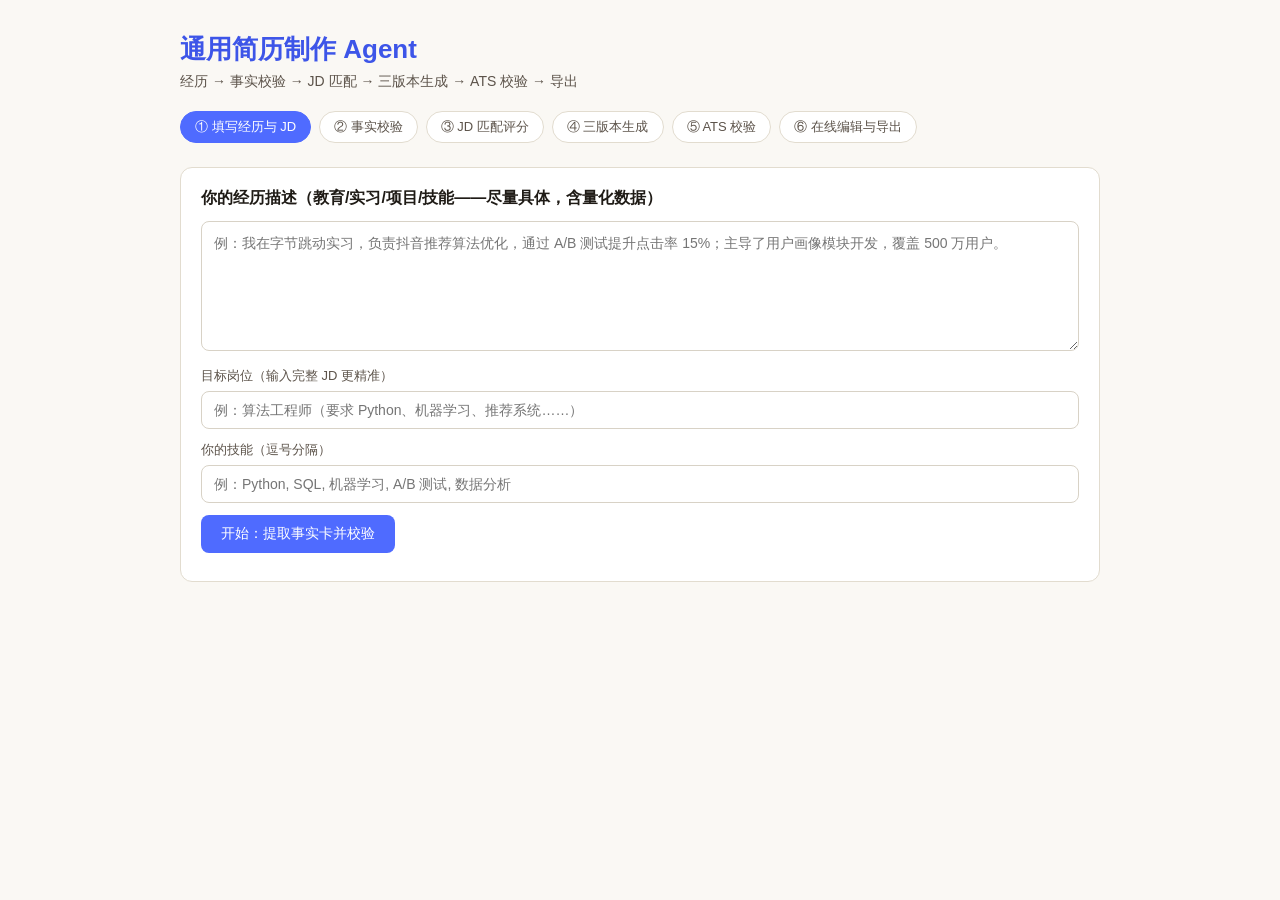
==== product/web/index.html @ 2b13c92b "feat: PDF 渲染固定资产——3 风格 CSS 模板（经典/现代/极简）+ 自定义 CSS + 模板预览 UI + 设计方案文档（109 测试全绿）" ====
<!DOCTYPE html>
<html lang="zh-CN">
<head>
<meta charset="UTF-8">
<meta name="viewport" content="width=device-width, initial-scale=1.0">
<title>通用简历制作 Agent</title>
<style>
  * { box-sizing: border-box; margin: 0; padding: 0; }
  body { font-family: 'PingFang SC', 'Microsoft YaHei', sans-serif; background: #FAF8F4; color: #1F1B16; }
  .container { max-width: 960px; margin: 0 auto; padding: 32px 20px 80px; }
  h1 { font-size: 26px; margin-bottom: 6px; color: #3D55E8; }
  .sub { color: #5C534A; margin-bottom: 20px; font-size: 14px; }
  .steps { display: flex; gap: 8px; flex-wrap: wrap; margin-bottom: 24px; font-size: 13px; color: #5C534A; }
  .steps .s { background: #fff; border: 1px solid #e2dccf; padding: 6px 14px; border-radius: 16px; }
  .steps .s.active { background: #4F6BFF; color: #fff; border-color: #4F6BFF; }
  .steps .s.done { background: #E8EDFF; color: #3D55E8; border-color: #3D55E8; }
  .card { background: #fff; border: 1px solid #e2dccf; border-radius: 12px; padding: 20px; margin-bottom: 16px; }
  .card h2 { font-size: 16px; margin-bottom: 12px; color: #1F1B16; }
  textarea, input[type=text] { width: 100%; border: 1px solid #d8d2c6; border-radius: 8px; padding: 10px 12px; font-size: 14px; }
  textarea { min-height: 130px; resize: vertical; font-family: inherit; line-height: 1.7; }
  label { display: block; font-size: 13px; color: #5C534A; margin: 12px 0 6px; }
  button { background: #4F6BFF; color: #fff; border: none; border-radius: 8px; padding: 10px 20px; font-size: 14px; cursor: pointer; margin-top: 12px; }
  button:hover { background: #3D55E8; }
  button:disabled { opacity: .5; cursor: not-allowed; }
  button.secondary { background: #fff; color: #4F6BFF; border: 1px solid #4F6BFF; margin-left: 8px; }
  .error { color: #c0392b; font-size: 13px; margin-top: 8px; }
  .fact { background: #F5F2EC; border-radius: 8px; padding: 10px; margin-bottom: 8px; font-size: 14px; border-left: 4px solid #d8d2c6; }
  .fact.verified { border-left-color: #27ae60; }
  .fact.unverified { border-left-color: #f39c12; }
  .fact.exaggerated { border-left-color: #c0392b; }
  .badge { display: inline-block; font-size: 11px; padding: 2px 8px; border-radius: 10px; margin-left: 8px; }
  .badge.verified { background: #e3f6ec; color: #27ae60; }
  .badge.unverified { background: #fef4e2; color: #b9770e; }
  .badge.exaggerated { background: #fdeaea; color: #c0392b; }
  .score-grid { display: grid; grid-template-columns: repeat(auto-fit, minmax(150px, 1fr)); gap: 10px; margin: 10px 0; }
  .score-item { background: #F5F2EC; border-radius: 8px; padding: 10px; text-align: center; }
  .score-item .num { font-size: 20px; font-weight: 700; color: #3D55E8; }
  .score-item .lbl { font-size: 12px; color: #5C534A; margin-top: 2px; }
  .verdict { font-size: 15px; font-weight: 600; margin: 8px 0; }
  .gap-chip { display: inline-block; background: #fef4e2; color: #b9770e; border-radius: 12px; padding: 3px 10px; font-size: 12px; margin: 3px; }
  .match-chip { display: inline-block; background: #e3f6ec; color: #27ae60; border-radius: 12px; padding: 3px 10px; font-size: 12px; margin: 3px; }
  .versions { display: grid; grid-template-columns: repeat(auto-fit, minmax(250px, 1fr)); gap: 12px; }
  .ver-card { background: #F5F2EC; border-radius: 10px; padding: 12px; border: 1px solid #e2dccf; cursor: pointer; }
  .ver-card:hover { border-color: #4F6BFF; }
  .ver-card.selected { border-color: #4F6BFF; background: #E8EDFF; }
  .ver-card h3 { font-size: 14px; margin-bottom: 8px; }
  .ver-card p { font-size: 13px; line-height: 1.7; white-space: pre-wrap; max-height: 160px; overflow-y: auto; }
  #result { white-space: pre-wrap; background: #F5F2EC; border-radius: 8px; padding: 16px; font-size: 14px; line-height: 1.7; margin-top: 12px; }
  #result[contenteditable="true"] { border: 1px dashed #4F6BFF; background: #fff; }
  .ats-score { font-size: 28px; font-weight: 700; }
  .ats-pass { color: #27ae60; } .ats-mid { color: #f39c12; } .ats-fail { color: #c0392b; }
  .hidden { display: none; }
  .questions { font-size: 13px; color: #b9770e; background: #fef4e2; border-radius: 8px; padding: 10px; margin-top: 8px; }
  .tpl-list { display: grid; grid-template-columns: repeat(auto-fit, minmax(170px, 1fr)); gap: 10px; margin-top: 8px; }
  .tpl-card { border: 1px solid #e2dccf; border-radius: 10px; padding: 10px; cursor: pointer; background: #fff; }
  .tpl-card:hover { border-color: #4F6BFF; }
  .tpl-card.selected { border-color: #4F6BFF; background: #E8EDFF; }
  .tpl-preview { height: 52px; border-radius: 6px; margin-bottom: 8px; border: 1px solid #e2dccf; background: #fff; position: relative; overflow: hidden; }
  .tpl-preview .bar { height: 5px; width: 55%; margin: 8px auto; border-radius: 3px; }
  .tpl-preview .line { height: 3px; width: 80%; margin: 4px auto; border-radius: 2px; background: #d8d2c6; }
  .tpl-card h3 { font-size: 13px; margin-bottom: 2px; }
  .tpl-card .desc { font-size: 11px; color: #5C534A; }
</style>
</head>
<body>
<div class="container">
  <h1>通用简历制作 Agent</h1>
  <p class="sub">经历 → 事实校验 → JD 匹配 → 三版本生成 → ATS 校验 → 导出</p>

  <div class="steps" id="steps">
    <span class="s active" data-step="1">① 填写经历与 JD</span>
    <span class="s" data-step="2">② 事实校验</span>
    <span class="s" data-step="3">③ JD 匹配评分</span>
    <span class="s" data-step="4">④ 三版本生成</span>
    <span class="s" data-step="5">⑤ ATS 校验</span>
    <span class="s" data-step="6">⑥ 在线编辑与导出</span>
  </div>

  <!-- ① 经历 + JD -->
  <div class="card" id="card1">
    <h2>你的经历描述（教育/实习/项目/技能——尽量具体，含量化数据）</h2>
    <textarea id="experience" placeholder="例：我在字节跳动实习，负责抖音推荐算法优化，通过 A/B 测试提升点击率 15%；主导了用户画像模块开发，覆盖 500 万用户。"></textarea>
    <label>目标岗位（输入完整 JD 更精准）</label>
    <input type="text" id="target_role" placeholder="例：算法工程师（要求 Python、机器学习、推荐系统……）">
    <label>你的技能（逗号分隔）</label>
    <input type="text" id="skills" placeholder="例：Python, SQL, 机器学习, A/B 测试, 数据分析">
    <br>
    <button onclick="doEnrich()">开始：提取事实卡并校验</button>
    <div class="error" id="err1"></div>
  </div>

  <!-- ② 事实校验 -->
  <div class="card hidden" id="card2">
    <h2>事实校验（未确认信息不升级、不编造）</h2>
    <div id="facts"></div>
    <div class="questions hidden" id="confirmQ"></div>
    <button class="secondary" onclick="doMatch()">下一步：JD 匹配评分</button>
  </div>

  <!-- ③ JD 匹配 -->
  <div class="card hidden" id="card3">
    <h2>JD 匹配度评分（五维度）</h2>
    <div id="matchResult"></div>
    <button class="secondary" onclick="doVersions()">下一步：生成三版本</button>
  </div>

  <!-- ④ 三版本 -->
  <div class="card hidden" id="card4">
    <h2>多版本生成（稳妥版 / 专业版 / 高竞争力版）</h2>
    <div class="versions" id="verContainer"></div>
    <div id="result" contenteditable="true" title="点击可直接编辑">（选择上方版本后在此显示完整简历，可直接编辑）</div>
    <button class="secondary" onclick="doATS()">下一步：ATS 校验</button>
  </div>

  <!-- ⑤ ATS -->
  <div class="card hidden" id="card5">
    <h2>ATS 兼容性校验</h2>
    <div id="atsResult"></div>
    <button class="secondary" onclick="showStep(6)">下一步：导出下载</button>
  </div>

  <!-- ⑥ 导出 -->
  <div class="card hidden" id="card6">
    <h2>导出下载</h2>
    <p style="font-size:13px;color:#5C534A">选择 PDF 渲染模板（可自定义 CSS 换肤）：</p>
    <div class="tpl-list" id="tplList"></div>
    <p style="font-size:13px;color:#5C534A;margin-top:12px">编辑完成后选择格式导出：</p>
    <button onclick="downloadHTML()">导出 HTML</button>
    <button onclick="downloadWord()">导出 Word</button>
    <button onclick="downloadPDF()">导出 PDF</button>
    <div class="error" id="err6"></div>
  </div>
</div>

<script>
let currentFacts = [];
let matchResult = null;
let chosenVersion = 'professional';
let chosenTemplate = 'classic';
let templatesLoaded = false;

function showStep(n) {
  document.querySelectorAll('#steps .s').forEach(el => {
    const s = +el.dataset.step;
    el.className = 's ' + (s === n ? 'active' : (s < n ? 'done' : ''));
  });
  for (let i = 1; i <= 6; i++) {
    document.getElementById('card' + i).classList.toggle('hidden', i !== n);
  }
  if (n === 6 && !templatesLoaded) loadTemplates();
  if (n >= 6) window.scrollTo({top: document.body.scrollHeight, behavior: 'smooth'});
}

async function loadTemplates() {
  try {
    const r = await fetch('/api/templates');
    const d = await r.json();
    if (!d.ok || !d.templates) return;
    templatesLoaded = true;
    document.getElementById('tplList').innerHTML = d.templates.map(t => `
      <div class="tpl-card ${t.id===chosenTemplate?'selected':''}" data-tpl="${t.id}" onclick="pickTemplate('${t.id}')">
        <div class="tpl-preview"><div class="bar" style="background:${t.accent}"></div><div class="line"></div><div class="line" style="width:60%"></div></div>
        <h3>${escapeHtml(t.name)}</h3>
        <div class="desc">${escapeHtml(t.description)}</div>
      </div>`).join('');
  } catch(e) {}
}

function pickTemplate(id) {
  chosenTemplate = id;
  document.querySelectorAll('.tpl-card').forEach(el => el.classList.toggle('selected', el.dataset.tpl === id));
}

function setErr(id, msg) { document.getElementById(id).textContent = msg || ''; }

async function doEnrich() {
  setErr('err1', '');
  const raw = document.getElementById('experience').value;
  if (!raw.trim()) { setErr('err1', '请填写经历描述'); return; }
  const btn = event && event.target; if (btn) btn.disabled = true;
  try {
    const r = await fetch('/api/enrich', {method:'POST', headers:{'Content-Type':'application/json'}, body: JSON.stringify({raw_text: raw})});
    const d = await r.json();
    if (!d.ok) { setErr('err1', d.error || '失败'); return; }
    currentFacts = d.facts;
    const names = {verified:'已核实', unverified:'待确认', exaggerated:'疑似夸大'};
    document.getElementById('facts').innerHTML = d.facts.map((f, i) => {
      const v = f.verdict || 'unverified';
      return `<div class="fact ${v}"><b>事实卡 ${i+1}</b>：${escapeHtml(f.claim)}<span class="badge ${v}">${names[v]||v}</span><br><span style="color:#5C534A;font-size:12px">证据：${escapeHtml(f.evidence||'（需补充证据）')}</span></div>`;
    }).join('');
    if (d.confirm_questions && d.confirm_questions.length) {
      document.getElementById('confirmQ').classList.remove('hidden');
      document.getElementById('confirmQ').innerHTML = '<b>需要你确认：</b><br>' + d.confirm_questions.map(q => '· ' + escapeHtml(q.question)).join('<br>');
    }
    showStep(2);
  } catch(e) { setErr('err1', '请求失败：' + e.message); }
  finally { if (btn) btn.disabled = false; }
}

async function doMatch() {
  setErr('err1', '');
  const jdText = document.getElementById('target_role').value;
  const skills = document.getElementById('skills').value.split(/[,，]/).map(s => s.trim()).filter(Boolean);
  try {
    const r = await fetch('/api/match', {method:'POST', headers:{'Content-Type':'application/json'}, body: JSON.stringify({
      jd_title: jdText.split(/[（(\n]/)[0].slice(0, 40), jd_text: jdText,
      skills: skills, experience: currentFacts.map(f => ({summary: f.claim})), languages: [], career_goals: []
    })});
    const d = await r.json();
    matchResult = d.result;
    const el = document.getElementById('matchResult');
    if (d.result.scored === false) {
      el.innerHTML = `<div class="verdict" style="color:#c0392b">⚠️ 前置门未通过：${escapeHtml(d.result.reason||'')}</div>`;
    } else {
      const s = d.result.scores;
      const names = {technical:'技术技能', experience:'经验匹配', behavioral:'行为文化', alignment:'职业对齐'};
      const loc = s.location && s.location.verdict ? s.location.verdict : '';
      el.innerHTML = `
        <div class="verdict">总分 ${d.result.total} —— ${escapeHtml(d.result.verdict)}（地点：${escapeHtml(loc)||'—'}）</div>
        <div class="score-grid">
          ${Object.entries(names).map(([k, lbl]) => `<div class="score-item"><div class="num">${s[k]??'—'}</div><div class="lbl">${lbl}</div></div>`).join('')}
        </div>
        <div style="margin-top:10px;font-size:13px">
          <b>匹配项：</b>${(d.result.scores.gaps||[]).length === 0 ? '<span class="match-chip">核心技能全覆盖</span>' : '技能匹配见缺失项'} <br>
          <b>缺失项：</b>${(d.result.gaps||[]).map(g => `<span class="gap-chip">${escapeHtml(g)}</span>`).join('') || '<span class="match-chip">无明显缺失</span>'}
        </div>`;
    }
    showStep(3);
  } catch(e) { setErr('err1', '匹配请求失败：' + e.message); }
}

async function doVersions() {
  const role = document.getElementById('target_role').value.split(/[（(\n]/)[0].trim();
  const content = currentFacts.map(f => f.claim).join('；');
  try {
    const r = await fetch('/api/versions', {method:'POST', headers:{'Content-Type':'application/json'}, body: JSON.stringify({content: content, target: role})});
    const d = await r.json();
    const v = d.versions;
    const cards = [
      {key:'safe', name:'稳妥版', desc:'保守如实，绝不夸大'},
      {key:'professional', name:'专业版', desc:'行业术语，规范表达'},
      {key:'competitive', name:'高竞争力版', desc:'量化成果，冲击力表达'},
    ];
    document.getElementById('verContainer').innerHTML = cards.map(c => `
      <div class="ver-card ${c.key===chosenVersion?'selected':''}" data-key="${c.key}" onclick="pickVersion('${c.key}')">
        <h3>${c.name} <span style="font-size:11px;color:#5C534A">${c.desc}</span></h3>
        <p>${escapeHtml(v[c.key]||'')}</p>
      </div>`).join('');
    pickVersion(chosenVersion);
    showStep(4);
  } catch(e) { setErr('err1', '生成请求失败：' + e.message); }
}

function pickVersion(key) {
  chosenVersion = key;
  document.querySelectorAll('.ver-card').forEach(el => el.classList.toggle('selected', el.dataset.key === key));
  // 用选定版本的文本填充可编辑结果区
  fetch('/api/versions', {method:'POST', headers:{'Content-Type':'application/json'}, body: JSON.stringify({
    content: currentFacts.map(f => f.claim).join('；'),
    target: document.getElementById('target_role').value.split(/[（(\n]/)[0].trim()})})
    .then(r => r.json()).then(d => {
      const role = document.getElementById('target_role').value.split(/[（(\n]/)[0].trim();
      const v = d.versions;
      document.getElementById('result').textContent = v[key] + '\n\n（目标岗位：' + role + '）';
    });
}

async function doATS() {
  const resumeText = document.getElementById('result').textContent;
  try {
    const r = await fetch('/api/ats', {method:'POST', headers:{'Content-Type':'application/json'}, body: JSON.stringify({resume_text: resumeText})});
    const d = await r.json();
    const res = d.result || {};
    const rate = res.pass_rate ?? res.score ?? null;
    const cls = rate === null ? '' : (rate >= 80 ? 'ats-pass' : (rate >= 50 ? 'ats-mid' : 'ats-fail'));
    document.getElementById('atsResult').innerHTML = `
      <div class="ats-score ${cls}">${rate===null?'—':rate}</div>
      <div style="font-size:13px;color:#5C534A;margin:6px 0">ATS 通过率评分（≥80 优 / 50-79 中 / &lt;50 需优化）</div>
      <div style="font-size:13px">${(res.issues||[]).map(i => '⚠️ ' + escapeHtml(typeof i === 'string' ? i : (i.message||JSON.stringify(i)))).join('<br>') || '✅ 未发现明显 ATS 问题'}</div>`;
    showStep(5);
  } catch(e) { setErr('err6', 'ATS 请求失败：' + e.message); }
}

function genBody() {
  const role = document.getElementById('target_role').value.split(/[（(\n]/)[0].trim();
  return { experiences: currentFacts, target_role: role, resume_text: document.getElementById('result').textContent };
}

async function downloadHTML() {
  const body = genBody();
  const r = await fetch('/api/generate', {method:'POST', headers:{'Content-Type':'application/json'}, body: JSON.stringify({...body, format:'html'})});
  const d = await r.json();
  if (!d.ok) { setErr('err6', d.error || '失败'); return; }
  const blob = new Blob([d.resume], {type:'text/html'});
  const a = document.createElement('a'); a.href = URL.createObjectURL(blob); a.download = '我的简历.html'; a.click();
}

async function downloadWord() {
  const body = genBody();
  const r = await fetch('/api/export', {method:'POST', headers:{'Content-Type':'application/json'}, body: JSON.stringify({...body, format:'docx'})});
  if (!r.ok) { setErr('err6', 'Word 导出失败'); return; }
  const blob = await r.blob();
  const a = document.createElement('a'); a.href = URL.createObjectURL(blob); a.download = '我的简历.docx'; a.click();
}

async function downloadPDF() {
  const body = genBody();
  const r = await fetch('/api/export', {method:'POST', headers:{'Content-Type':'application/json'}, body: JSON.stringify({...body, format:'pdf', template: chosenTemplate})});
  if (!r.ok) { setErr('err6', 'PDF 导出失败'); return; }
  const blob = await r.blob();
  const a = document.createElement('a'); a.href = URL.createObjectURL(blob); a.download = '我的简历.pdf'; a.click();
}

function escapeHtml(s) { return String(s || '').replace(/&/g,'&amp;').replace(/</g,'&lt;').replace(/>/g,'&gt;'); }
</script>
</body>
</html>
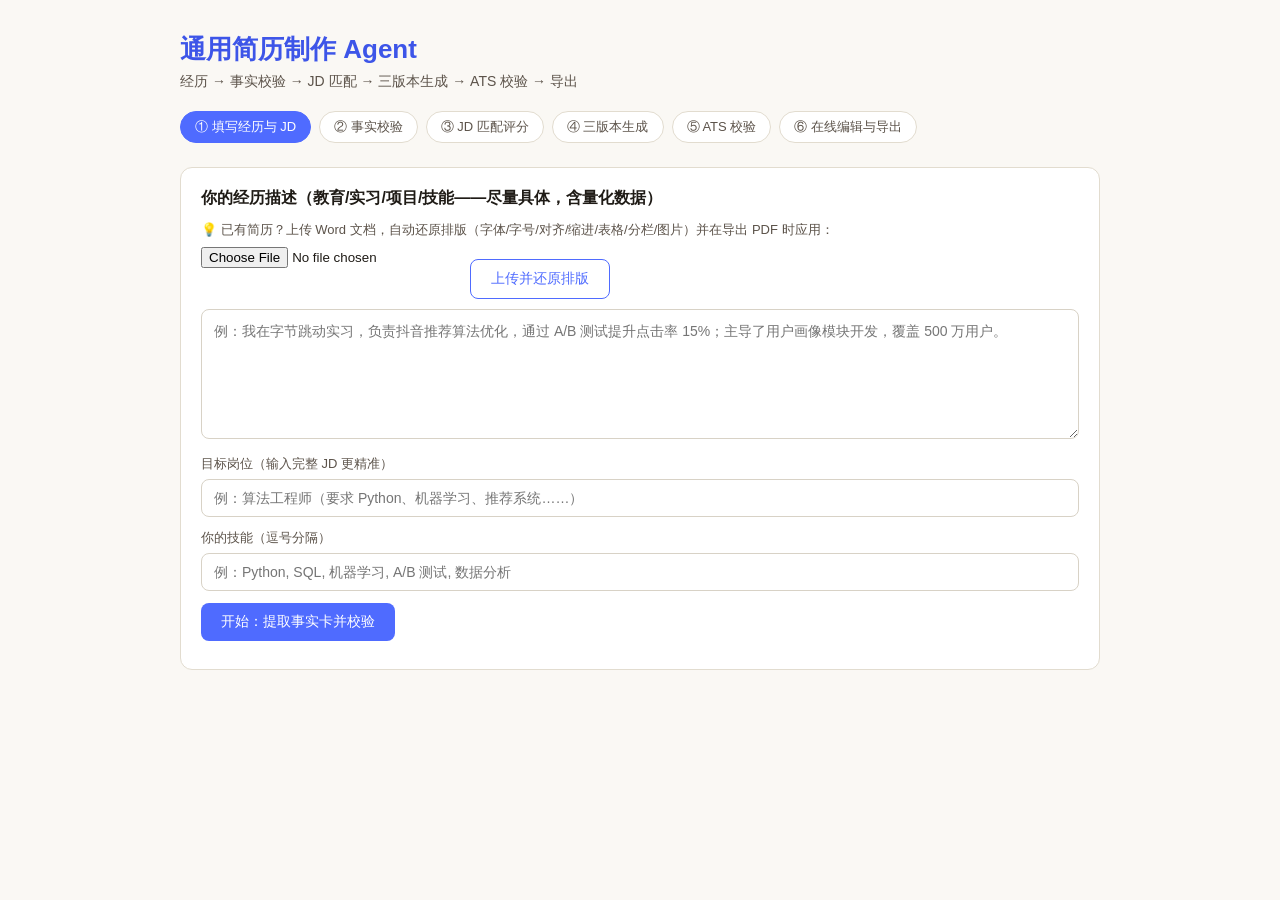
==== commit 1bb91ec1: "feat: Word简历上传→排版还原CSS(docx_import 段落/表格/分栏/图片/列表/合并单元格/页眉页脚)+低分改进建议(improve)+前端上传入口" ====
--- a/product/web/index.html
+++ b/product/web/index.html
@@ -60,6 +60,22 @@
   .tpl-preview .line { height: 3px; width: 80%; margin: 4px auto; border-radius: 2px; background: #d8d2c6; }
   .tpl-card h3 { font-size: 13px; margin-bottom: 2px; }
   .tpl-card .desc { font-size: 11px; color: #5C534A; }
+  .improve-panel { margin-top: 14px; border-top: 1px dashed #e2dccf; padding-top: 12px; }
+  .improve-head { display: flex; align-items: center; justify-content: space-between; font-size: 14px; font-weight: 600; }
+  .sug-card { border: 1px solid #e2dccf; border-radius: 10px; padding: 10px 12px; margin-top: 8px; background: #fff; }
+  .sug-card.applied { background: #E8EDFF; border-color: #4F6BFF; }
+  .sug-head { display: flex; align-items: center; gap: 6px; margin-bottom: 4px; }
+  .sug-dim { font-size: 11px; color: #3D55E8; font-weight: 600; }
+  .sug-type { font-size: 10px; padding: 1px 8px; border-radius: 10px; }
+  .sug-type.rewrite { background: #e3f6ec; color: #27ae60; }
+  .sug-type.gap { background: #fef4e2; color: #b9770e; }
+  .sug-reason { font-size: 12px; color: #5C534A; margin-bottom: 4px; }
+  .sug-orig { font-size: 12px; color: #8a8a8a; text-decoration: line-through; margin-bottom: 2px; }
+  .sug-new { font-size: 12px; color: #1F1B16; background: #F5F2EC; border-radius: 6px; padding: 4px 8px; margin-bottom: 2px; }
+  .sug-action { font-size: 11px; color: #5C534A; margin-bottom: 4px; }
+  .sug-note { font-size: 11px; color: #b9770e; }
+  .sug-btns { margin-top: 4px; }
+  .improve-actions { margin-top: 10px; }
 </style>
 </head>
 <body>
@@ -79,6 +95,12 @@
   <!-- ① 经历 + JD -->
   <div class="card" id="card1">
     <h2>你的经历描述（教育/实习/项目/技能——尽量具体，含量化数据）</h2>
+    <p style="font-size:13px;color:#5C534A;margin:0 0 8px">💡 已有简历？上传 Word 文档，自动还原排版（字体/字号/对齐/缩进/表格/分栏/图片）并在导出 PDF 时应用：</p>
+    <div style="display:flex;gap:8px;margin-bottom:10px;flex-wrap:wrap">
+      <input type="file" id="resumeFile" accept=".docx">
+      <button class="secondary" onclick="uploadDocx()">上传并还原排版</button>
+    </div>
+    <div class="error" id="errUpload"></div>
     <textarea id="experience" placeholder="例：我在字节跳动实习，负责抖音推荐算法优化，通过 A/B 测试提升点击率 15%；主导了用户画像模块开发，覆盖 500 万用户。"></textarea>
     <label>目标岗位（输入完整 JD 更精准）</label>
     <input type="text" id="target_role" placeholder="例：算法工程师（要求 Python、机器学习、推荐系统……）">
@@ -101,6 +123,18 @@
   <div class="card hidden" id="card3">
     <h2>JD 匹配度评分（五维度）</h2>
     <div id="matchResult"></div>
+    <!-- 改进建议面板（低分触发） -->
+    <div class="improve-panel hidden" id="improvePanel">
+      <div class="improve-head">
+        <span>💡 低分改进建议</span>
+        <button class="secondary" onclick="doImprove()" id="improveBtn">生成针对性改进建议</button>
+      </div>
+      <div id="improveList"></div>
+      <div class="improve-actions hidden" id="improveActions">
+        <button class="secondary" onclick="reScore()">重新评分（查看提升效果）</button>
+        <button class="secondary" onclick="undoAll()">全部撤销</button>
+      </div>
+    </div>
     <button class="secondary" onclick="doVersions()">下一步：生成三版本</button>
   </div>
 
@@ -138,6 +172,35 @@
 let chosenVersion = 'professional';
 let chosenTemplate = 'classic';
 let templatesLoaded = false;
+let importedCss = null;
+
+function stripHtml(html) {
+  const d = document.createElement('div');
+  d.innerHTML = html;
+  return d.textContent || '';
+}
+
+async function uploadDocx() {
+  setErr('errUpload', '');
+  const file = document.getElementById('resumeFile').files[0];
+  if (!file) { setErr('errUpload', '请先选择 .docx 文件'); return; }
+  const fd = new FormData();
+  fd.append('file', file);
+  try {
+    const r = await fetch('/api/import-docx', {method: 'POST', body: fd});
+    const d = await r.json();
+    if (!d.ok) { setErr('errUpload', d.error || '上传失败'); return; }
+    importedCss = d.css;
+    const plain = stripHtml(d.html);
+    if (plain.trim()) {
+      document.getElementById('experience').value = plain.trim();
+    }
+    const m = d.meta || {};
+    setErr('errUpload', '✅ 已还原 ' + m.paragraphs + ' 段 / ' + m.tables + ' 表格 / '
+      + m.columns + ' 栏' + (m.images ? ' / ' + m.images + ' 图' : '')
+      + ' 的排版（导出 PDF 时应用还原 CSS）');
+  } catch (e) { setErr('errUpload', '上传失败：' + e.message); }
+}
 
 function showStep(n) {
   document.querySelectorAll('#steps .s').forEach(el => {
@@ -226,7 +289,95 @@
         </div>`;
     }
     showStep(3);
+    // 低分触发改进面板
+    const improvePanel = document.getElementById('improvePanel');
+    if (improvePanel && d.result.scored !== false && (d.result.total ?? 100) < 55) {
+      improvePanel.classList.remove('hidden');
+    } else if (improvePanel) {
+      improvePanel.classList.add('hidden');
+    }
   } catch(e) { setErr('err1', '匹配请求失败：' + e.message); }
+}
+
+// ═══ 改进建议：状态 + 逻辑 ═══
+let originalFacts = null;
+let suggestions = [];
+let appliedMap = {};  // sug_id -> true
+
+async function doImprove() {
+  setErr('err1', '');
+  const jdText = document.getElementById('target_role').value;
+  const skills = document.getElementById('skills').value.split(/[,，]/).map(s => s.trim()).filter(Boolean);
+  const btn = document.getElementById('improveBtn');
+  btn.disabled = true; btn.textContent = '生成中…';
+  try {
+    const r = await fetch('/api/improve', {method:'POST', headers:{'Content-Type':'application/json'}, body: JSON.stringify({
+      facts: currentFacts, skills: skills,
+      jd_title: jdText.split(/[（(\n]/)[0].slice(0, 40), jd_text: jdText,
+    })});
+    const d = await r.json();
+    if (!d.ok) { setErr('err1', d.error || '生成失败'); return; }
+    suggestions = d.suggestions || [];
+    appliedMap = {};
+    if (originalFacts === null) originalFacts = JSON.parse(JSON.stringify(currentFacts));
+    renderSuggestions();
+    document.getElementById('improveActions').classList.remove('hidden');
+  } catch(e) { setErr('err1', '改进请求失败：' + e.message); }
+  finally { btn.disabled = false; btn.textContent = '重新生成建议'; }
+}
+
+function renderSuggestions() {
+  const dimNames = {technical:'技术技能', experience:'经验匹配', behavioral:'行为文化', alignment:'职业对齐'};
+  document.getElementById('improveList').innerHTML = suggestions.map(s => {
+    const applied = appliedMap[s.id];
+    const isRewrite = s.type === 'rewrite';
+    return `<div class="sug-card ${applied?'applied':''}">
+      <div class="sug-head">
+        <span class="sug-dim">${escapeHtml(dimNames[s.dimension]||s.dimension||'')}</span>
+        <span class="sug-type ${s.type}">${isRewrite?'改写':'缺失项'}</span>
+      </div>
+      <div class="sug-reason">${escapeHtml(s.reason||'')}</div>
+      ${s.target_text ? `<div class="sug-orig">原文：${escapeHtml(s.target_text)}</div>` : ''}
+      ${isRewrite && s.rewritten ? `<div class="sug-new">改写：${escapeHtml(s.rewritten)}</div>` : ''}
+      ${s.action ? `<div class="sug-action">${escapeHtml(s.action)}</div>` : ''}
+      <div class="sug-btns">
+        ${isRewrite && s.rewritten ? `<button class="secondary" onclick="applySug('${s.id}')" ${applied?'disabled':''}>${applied?'已应用':'应用此建议'}</button>` : ''}
+        ${!isRewrite ? '<span class="sug-note">需补充真实经历，不自动编造</span>' : ''}
+      </div>
+    </div>`;
+  }).join('');
+}
+
+function applySug(sugId) {
+  const s = suggestions.find(x => x.id === sugId);
+  if (!s || s.type !== 'rewrite' || s.rewritten == null) return;
+  const idx = s.target_index;
+  if (typeof idx !== 'number' || !currentFacts[idx]) return;
+  currentFacts[idx].claim = s.rewritten;
+  appliedMap[sugId] = true;
+  renderSuggestions();
+}
+
+function undoAll() {
+  if (originalFacts) currentFacts = JSON.parse(JSON.stringify(originalFacts));
+  appliedMap = {};
+  renderSuggestions();
+}
+
+async function reScore() {
+  const jdText = document.getElementById('target_role').value;
+  const skills = document.getElementById('skills').value.split(/[,，]/).map(s => s.trim()).filter(Boolean);
+  const r = await fetch('/api/match', {method:'POST', headers:{'Content-Type':'application/json'}, body: JSON.stringify({
+    jd_title: jdText.split(/[（(\n]/)[0].slice(0, 40), jd_text: jdText,
+    skills: skills, experience: currentFacts.map(f => ({summary: f.claim})), languages: [], career_goals: []
+  })});
+  const d = await r.json();
+  const oldTotal = matchResult ? matchResult.total : null;
+  const newTotal = d.result.total;
+  matchResult = d.result;
+  const delta = (oldTotal !== null && d.result.scored !== false) ? `（${oldTotal} → ${newTotal}${newTotal>=oldTotal?'，+':''}${newTotal-oldTotal}）` : '';
+  document.getElementById('matchResult').insertAdjacentHTML('afterbegin',
+    `<div class="verdict" style="color:#27ae60">提升效果：${oldTotal} → ${newTotal}${delta && ''}，${escapeHtml(d.result.verdict||'')}</div>`);
 }
 
 async function doVersions() {
@@ -305,7 +456,7 @@
 
 async function downloadPDF() {
   const body = genBody();
-  const r = await fetch('/api/export', {method:'POST', headers:{'Content-Type':'application/json'}, body: JSON.stringify({...body, format:'pdf', template: chosenTemplate})});
+  const r = await fetch('/api/export', {method:'POST', headers:{'Content-Type':'application/json'}, body: JSON.stringify({...body, format:'pdf', template: chosenTemplate, custom_css: importedCss || undefined})});
   if (!r.ok) { setErr('err6', 'PDF 导出失败'); return; }
   const blob = await r.blob();
   const a = document.createElement('a'); a.href = URL.createObjectURL(blob); a.download = '我的简历.pdf'; a.click();
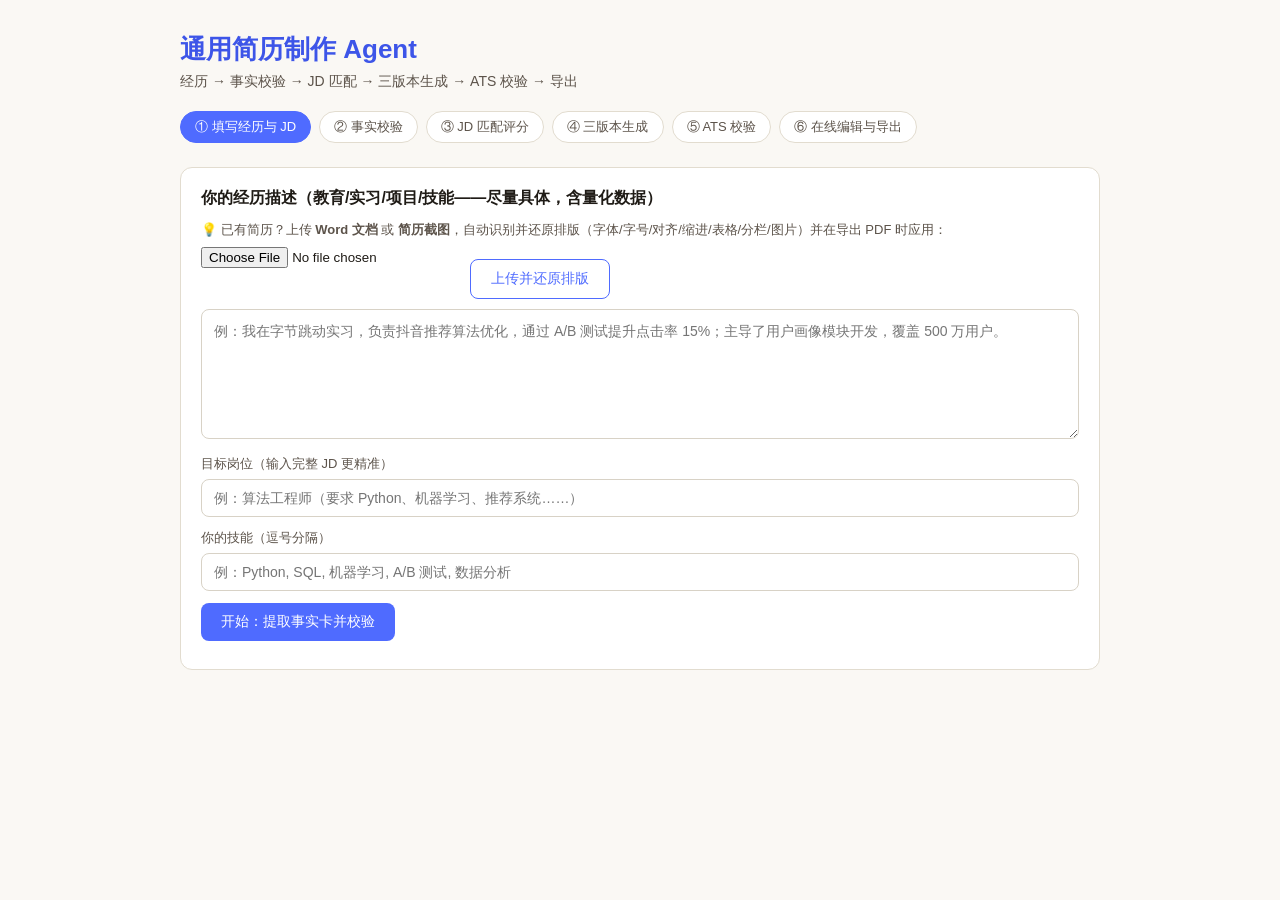
==== commit f713f9f4: "feat: 简历截图上传→OCR排版识别→CSS/HTML还原(image_import rapidocr+几何布局分析 字号/对齐/分栏)" ====
--- a/product/web/index.html
+++ b/product/web/index.html
@@ -95,10 +95,10 @@
   <!-- ① 经历 + JD -->
   <div class="card" id="card1">
     <h2>你的经历描述（教育/实习/项目/技能——尽量具体，含量化数据）</h2>
-    <p style="font-size:13px;color:#5C534A;margin:0 0 8px">💡 已有简历？上传 Word 文档，自动还原排版（字体/字号/对齐/缩进/表格/分栏/图片）并在导出 PDF 时应用：</p>
+    <p style="font-size:13px;color:#5C534A;margin:0 0 8px">💡 已有简历？上传 <b>Word 文档</b> 或 <b>简历截图</b>，自动识别并还原排版（字体/字号/对齐/缩进/表格/分栏/图片）并在导出 PDF 时应用：</p>
     <div style="display:flex;gap:8px;margin-bottom:10px;flex-wrap:wrap">
-      <input type="file" id="resumeFile" accept=".docx">
-      <button class="secondary" onclick="uploadDocx()">上传并还原排版</button>
+      <input type="file" id="resumeFile" accept=".docx,.png,.jpg,.jpeg,.webp,.bmp">
+      <button class="secondary" onclick="uploadResume()">上传并还原排版</button>
     </div>
     <div class="error" id="errUpload"></div>
     <textarea id="experience" placeholder="例：我在字节跳动实习，负责抖音推荐算法优化，通过 A/B 测试提升点击率 15%；主导了用户画像模块开发，覆盖 500 万用户。"></textarea>
@@ -180,14 +180,17 @@
   return d.textContent || '';
 }
 
-async function uploadDocx() {
+async function uploadResume() {
   setErr('errUpload', '');
   const file = document.getElementById('resumeFile').files[0];
-  if (!file) { setErr('errUpload', '请先选择 .docx 文件'); return; }
+  if (!file) { setErr('errUpload', '请先选择 .docx 或图片文件'); return; }
+  const ext = (file.name.split('.').pop() || '').toLowerCase();
+  const isImage = ['png','jpg','jpeg','webp','bmp'].includes(ext);
+  const endpoint = isImage ? '/api/import-image' : '/api/import-docx';
   const fd = new FormData();
   fd.append('file', file);
   try {
-    const r = await fetch('/api/import-docx', {method: 'POST', body: fd});
+    const r = await fetch(endpoint, {method: 'POST', body: fd});
     const d = await r.json();
     if (!d.ok) { setErr('errUpload', d.error || '上传失败'); return; }
     importedCss = d.css;
@@ -196,9 +199,10 @@
       document.getElementById('experience').value = plain.trim();
     }
     const m = d.meta || {};
-    setErr('errUpload', '✅ 已还原 ' + m.paragraphs + ' 段 / ' + m.tables + ' 表格 / '
-      + m.columns + ' 栏' + (m.images ? ' / ' + m.images + ' 图' : '')
-      + ' 的排版（导出 PDF 时应用还原 CSS）');
+    const src = isImage ? '截图 OCR' : 'Word';
+    setErr('errUpload', '✅ 已还原 ' + src + ' 的 ' + m.paragraphs + ' 段 / '
+      + m.columns + ' 栏' + (m.tables ? ' / ' + m.tables + ' 表格' : '')
+      + ' 排版（导出 PDF 时应用还原 CSS）');
   } catch (e) { setErr('errUpload', '上传失败：' + e.message); }
 }
 
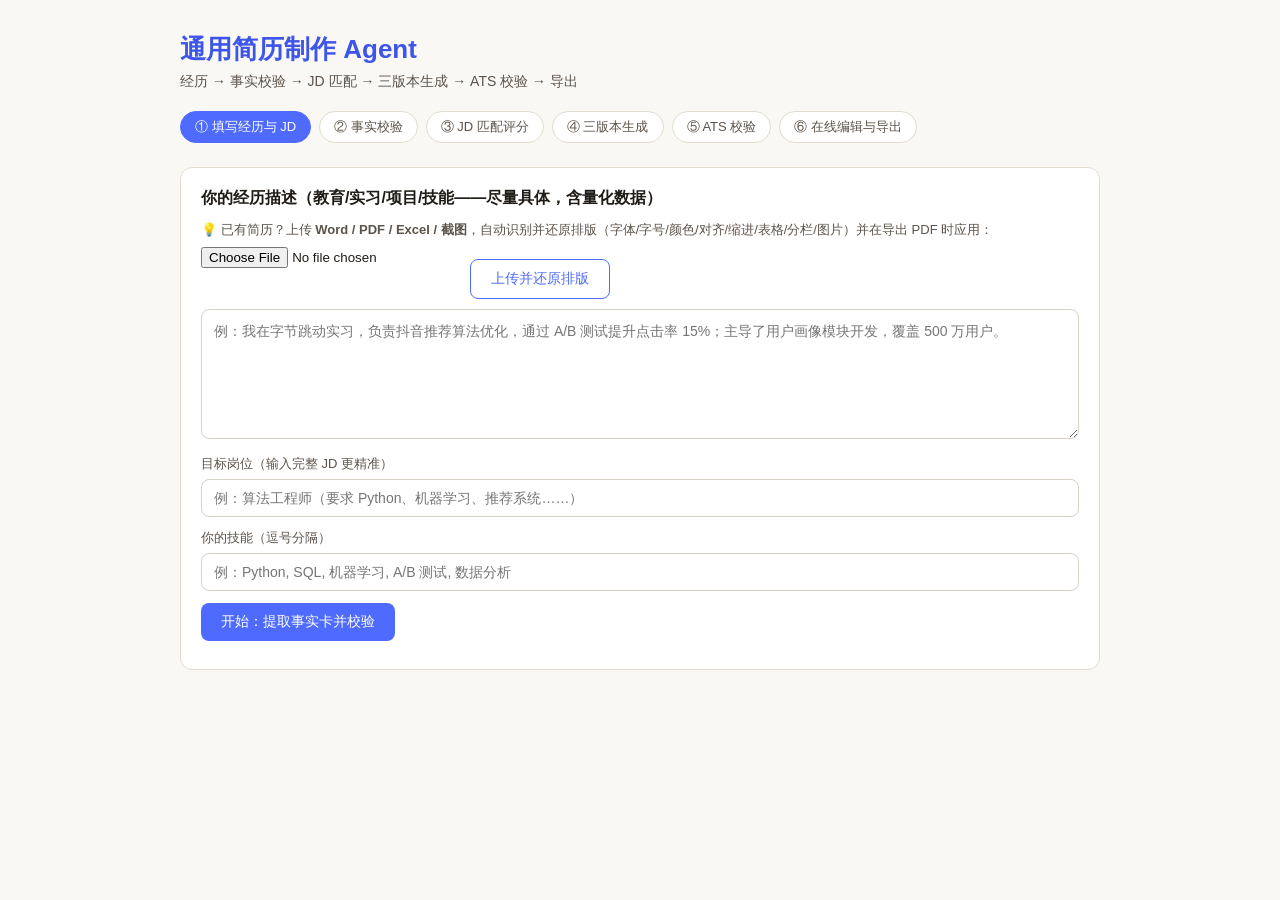
==== commit ba6c0254: "feat: PDF/Excel简历上传→排版还原(pdf_import pdfplumber字符级 + xlsx_import openpyxl单元格样式/合并)——四格式还原全齐" ====
--- a/product/web/index.html
+++ b/product/web/index.html
@@ -95,9 +95,9 @@
   <!-- ① 经历 + JD -->
   <div class="card" id="card1">
     <h2>你的经历描述（教育/实习/项目/技能——尽量具体，含量化数据）</h2>
-    <p style="font-size:13px;color:#5C534A;margin:0 0 8px">💡 已有简历？上传 <b>Word 文档</b> 或 <b>简历截图</b>，自动识别并还原排版（字体/字号/对齐/缩进/表格/分栏/图片）并在导出 PDF 时应用：</p>
+    <p style="font-size:13px;color:#5C534A;margin:0 0 8px">💡 已有简历？上传 <b>Word / PDF / Excel / 截图</b>，自动识别并还原排版（字体/字号/颜色/对齐/缩进/表格/分栏/图片）并在导出 PDF 时应用：</p>
     <div style="display:flex;gap:8px;margin-bottom:10px;flex-wrap:wrap">
-      <input type="file" id="resumeFile" accept=".docx,.png,.jpg,.jpeg,.webp,.bmp">
+      <input type="file" id="resumeFile" accept=".docx,.pdf,.xlsx,.xlsm,.png,.jpg,.jpeg,.webp,.bmp">
       <button class="secondary" onclick="uploadResume()">上传并还原排版</button>
     </div>
     <div class="error" id="errUpload"></div>
@@ -183,10 +183,18 @@
 async function uploadResume() {
   setErr('errUpload', '');
   const file = document.getElementById('resumeFile').files[0];
-  if (!file) { setErr('errUpload', '请先选择 .docx 或图片文件'); return; }
+  if (!file) { setErr('errUpload', '请先选择简历文件'); return; }
   const ext = (file.name.split('.').pop() || '').toLowerCase();
-  const isImage = ['png','jpg','jpeg','webp','bmp'].includes(ext);
-  const endpoint = isImage ? '/api/import-image' : '/api/import-docx';
+  const endpointMap = {
+    docx: '/api/import-docx',
+    pdf: '/api/import-pdf',
+    xlsx: '/api/import-xlsx',
+    xlsm: '/api/import-xlsx',
+    png: '/api/import-image', jpg: '/api/import-image',
+    jpeg: '/api/import-image', webp: '/api/import-image', bmp: '/api/import-image',
+  };
+  const endpoint = endpointMap[ext];
+  if (!endpoint) { setErr('errUpload', '不支持的文件类型：' + ext); return; }
   const fd = new FormData();
   fd.append('file', file);
   try {
@@ -199,9 +207,12 @@
       document.getElementById('experience').value = plain.trim();
     }
     const m = d.meta || {};
-    const src = isImage ? '截图 OCR' : 'Word';
-    setErr('errUpload', '✅ 已还原 ' + src + ' 的 ' + m.paragraphs + ' 段 / '
-      + m.columns + ' 栏' + (m.tables ? ' / ' + m.tables + ' 表格' : '')
+    const srcLabel = {docx:'Word', pdf:'PDF', xlsx:'Excel', xlsm:'Excel',
+                      png:'截图', jpg:'截图', jpeg:'截图', webp:'截图', bmp:'截图'}[ext] || ext;
+    setErr('errUpload', '✅ 已还原 ' + srcLabel + ' 的 ' + m.paragraphs + ' 行/段'
+      + (m.columns ? ' / ' + m.columns + ' 栏' : '')
+      + (m.tables ? ' / ' + m.tables + ' 表格' : '')
+      + (m.merged_cells ? ' / ' + m.merged_cells + ' 合并单元格' : '')
       + ' 排版（导出 PDF 时应用还原 CSS）');
   } catch (e) { setErr('errUpload', '上传失败：' + e.message); }
 }
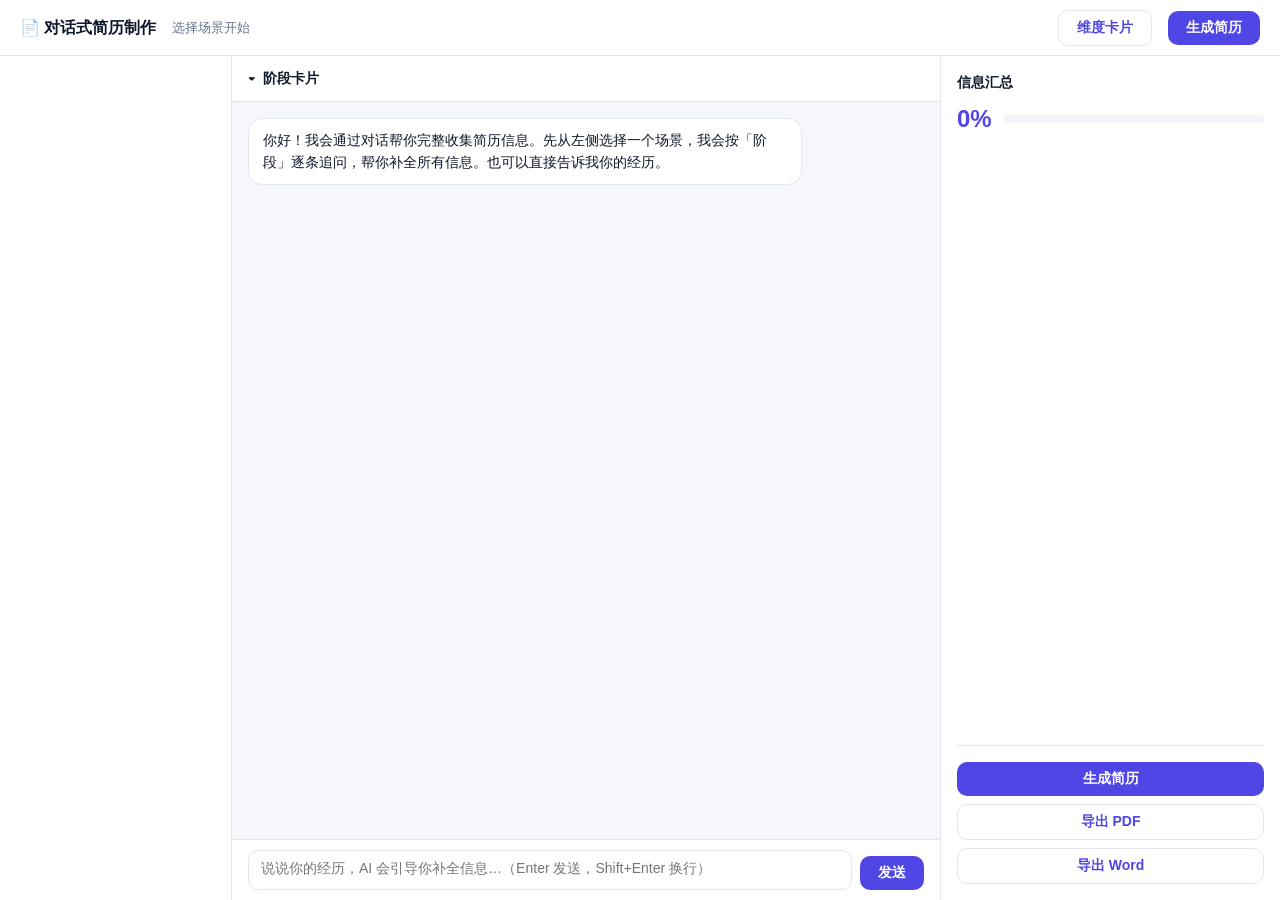
==== commit b25d3dfe: "feat: 对话式简历前端——三栏布局+分场景预制卡片(4场景/求职细分11岗位/55阶段125字段)+scene-cards端点" ====
--- a/product/web/index.html
+++ b/product/web/index.html
@@ -1,483 +1,354 @@
 <!DOCTYPE html>
 <html lang="zh-CN">
 <head>
-<meta charset="UTF-8">
-<meta name="viewport" content="width=device-width, initial-scale=1.0">
-<title>通用简历制作 Agent</title>
+<meta charset="utf-8">
+<meta name="viewport" content="width=device-width, initial-scale=1">
+<title>对话式简历制作</title>
 <style>
-  * { box-sizing: border-box; margin: 0; padding: 0; }
-  body { font-family: 'PingFang SC', 'Microsoft YaHei', sans-serif; background: #FAF8F4; color: #1F1B16; }
-  .container { max-width: 960px; margin: 0 auto; padding: 32px 20px 80px; }
-  h1 { font-size: 26px; margin-bottom: 6px; color: #3D55E8; }
-  .sub { color: #5C534A; margin-bottom: 20px; font-size: 14px; }
-  .steps { display: flex; gap: 8px; flex-wrap: wrap; margin-bottom: 24px; font-size: 13px; color: #5C534A; }
-  .steps .s { background: #fff; border: 1px solid #e2dccf; padding: 6px 14px; border-radius: 16px; }
-  .steps .s.active { background: #4F6BFF; color: #fff; border-color: #4F6BFF; }
-  .steps .s.done { background: #E8EDFF; color: #3D55E8; border-color: #3D55E8; }
-  .card { background: #fff; border: 1px solid #e2dccf; border-radius: 12px; padding: 20px; margin-bottom: 16px; }
-  .card h2 { font-size: 16px; margin-bottom: 12px; color: #1F1B16; }
-  textarea, input[type=text] { width: 100%; border: 1px solid #d8d2c6; border-radius: 8px; padding: 10px 12px; font-size: 14px; }
-  textarea { min-height: 130px; resize: vertical; font-family: inherit; line-height: 1.7; }
-  label { display: block; font-size: 13px; color: #5C534A; margin: 12px 0 6px; }
-  button { background: #4F6BFF; color: #fff; border: none; border-radius: 8px; padding: 10px 20px; font-size: 14px; cursor: pointer; margin-top: 12px; }
-  button:hover { background: #3D55E8; }
-  button:disabled { opacity: .5; cursor: not-allowed; }
-  button.secondary { background: #fff; color: #4F6BFF; border: 1px solid #4F6BFF; margin-left: 8px; }
-  .error { color: #c0392b; font-size: 13px; margin-top: 8px; }
-  .fact { background: #F5F2EC; border-radius: 8px; padding: 10px; margin-bottom: 8px; font-size: 14px; border-left: 4px solid #d8d2c6; }
-  .fact.verified { border-left-color: #27ae60; }
-  .fact.unverified { border-left-color: #f39c12; }
-  .fact.exaggerated { border-left-color: #c0392b; }
-  .badge { display: inline-block; font-size: 11px; padding: 2px 8px; border-radius: 10px; margin-left: 8px; }
-  .badge.verified { background: #e3f6ec; color: #27ae60; }
-  .badge.unverified { background: #fef4e2; color: #b9770e; }
-  .badge.exaggerated { background: #fdeaea; color: #c0392b; }
-  .score-grid { display: grid; grid-template-columns: repeat(auto-fit, minmax(150px, 1fr)); gap: 10px; margin: 10px 0; }
-  .score-item { background: #F5F2EC; border-radius: 8px; padding: 10px; text-align: center; }
-  .score-item .num { font-size: 20px; font-weight: 700; color: #3D55E8; }
-  .score-item .lbl { font-size: 12px; color: #5C534A; margin-top: 2px; }
-  .verdict { font-size: 15px; font-weight: 600; margin: 8px 0; }
-  .gap-chip { display: inline-block; background: #fef4e2; color: #b9770e; border-radius: 12px; padding: 3px 10px; font-size: 12px; margin: 3px; }
-  .match-chip { display: inline-block; background: #e3f6ec; color: #27ae60; border-radius: 12px; padding: 3px 10px; font-size: 12px; margin: 3px; }
-  .versions { display: grid; grid-template-columns: repeat(auto-fit, minmax(250px, 1fr)); gap: 12px; }
-  .ver-card { background: #F5F2EC; border-radius: 10px; padding: 12px; border: 1px solid #e2dccf; cursor: pointer; }
-  .ver-card:hover { border-color: #4F6BFF; }
-  .ver-card.selected { border-color: #4F6BFF; background: #E8EDFF; }
-  .ver-card h3 { font-size: 14px; margin-bottom: 8px; }
-  .ver-card p { font-size: 13px; line-height: 1.7; white-space: pre-wrap; max-height: 160px; overflow-y: auto; }
-  #result { white-space: pre-wrap; background: #F5F2EC; border-radius: 8px; padding: 16px; font-size: 14px; line-height: 1.7; margin-top: 12px; }
-  #result[contenteditable="true"] { border: 1px dashed #4F6BFF; background: #fff; }
-  .ats-score { font-size: 28px; font-weight: 700; }
-  .ats-pass { color: #27ae60; } .ats-mid { color: #f39c12; } .ats-fail { color: #c0392b; }
-  .hidden { display: none; }
-  .questions { font-size: 13px; color: #b9770e; background: #fef4e2; border-radius: 8px; padding: 10px; margin-top: 8px; }
-  .tpl-list { display: grid; grid-template-columns: repeat(auto-fit, minmax(170px, 1fr)); gap: 10px; margin-top: 8px; }
-  .tpl-card { border: 1px solid #e2dccf; border-radius: 10px; padding: 10px; cursor: pointer; background: #fff; }
-  .tpl-card:hover { border-color: #4F6BFF; }
-  .tpl-card.selected { border-color: #4F6BFF; background: #E8EDFF; }
-  .tpl-preview { height: 52px; border-radius: 6px; margin-bottom: 8px; border: 1px solid #e2dccf; background: #fff; position: relative; overflow: hidden; }
-  .tpl-preview .bar { height: 5px; width: 55%; margin: 8px auto; border-radius: 3px; }
-  .tpl-preview .line { height: 3px; width: 80%; margin: 4px auto; border-radius: 2px; background: #d8d2c6; }
-  .tpl-card h3 { font-size: 13px; margin-bottom: 2px; }
-  .tpl-card .desc { font-size: 11px; color: #5C534A; }
-  .improve-panel { margin-top: 14px; border-top: 1px dashed #e2dccf; padding-top: 12px; }
-  .improve-head { display: flex; align-items: center; justify-content: space-between; font-size: 14px; font-weight: 600; }
-  .sug-card { border: 1px solid #e2dccf; border-radius: 10px; padding: 10px 12px; margin-top: 8px; background: #fff; }
-  .sug-card.applied { background: #E8EDFF; border-color: #4F6BFF; }
-  .sug-head { display: flex; align-items: center; gap: 6px; margin-bottom: 4px; }
-  .sug-dim { font-size: 11px; color: #3D55E8; font-weight: 600; }
-  .sug-type { font-size: 10px; padding: 1px 8px; border-radius: 10px; }
-  .sug-type.rewrite { background: #e3f6ec; color: #27ae60; }
-  .sug-type.gap { background: #fef4e2; color: #b9770e; }
-  .sug-reason { font-size: 12px; color: #5C534A; margin-bottom: 4px; }
-  .sug-orig { font-size: 12px; color: #8a8a8a; text-decoration: line-through; margin-bottom: 2px; }
-  .sug-new { font-size: 12px; color: #1F1B16; background: #F5F2EC; border-radius: 6px; padding: 4px 8px; margin-bottom: 2px; }
-  .sug-action { font-size: 11px; color: #5C534A; margin-bottom: 4px; }
-  .sug-note { font-size: 11px; color: #b9770e; }
-  .sug-btns { margin-top: 4px; }
-  .improve-actions { margin-top: 10px; }
+:root{
+  --brand-600:#4F46E5; --brand-500:#6366F1; --brand-700:#4338CA; --brand-50:#EEF2FF;
+  --ink-900:#0F172A; --ink-700:#334155; --ink-500:#64748B; --ink-400:#94A3B8; --ink-200:#E2E8F0; --ink-100:#F1F5F9; --ink-50:#F8FAFC;
+  --success:#10B981; --success-600:#059669; --warning:#F59E0B; --danger:#EF4444; --info:#0EA5E9;
+  --bg-app:#F5F7FB; --surface:#FFFFFF;
+  --radius-sm:6px; --radius-md:10px; --radius-lg:14px;
+  --shadow-sm:0 1px 2px rgba(15,23,42,.06); --shadow-md:0 4px 12px rgba(15,23,42,.08);
+  --font:-apple-system,'Segoe UI','PingFang SC','Hiragino Sans GB','Microsoft YaHei','Noto Sans CJK SC',sans-serif;
+}
+*{box-sizing:border-box;margin:0;padding:0}
+body{font-family:var(--font);background:var(--bg-app);color:var(--ink-900);font-size:14px;line-height:1.5;height:100vh;overflow:hidden}
+.header{height:56px;display:flex;align-items:center;gap:16px;padding:0 20px;background:var(--surface);border-bottom:1px solid var(--ink-200);position:relative;z-index:10}
+.header .logo{font-weight:700;font-size:16px}
+.header .crumb{color:var(--ink-500);font-size:13px}
+.header .spacer{flex:1}
+.btn{background:var(--brand-600);color:#fff;border:none;padding:8px 18px;border-radius:var(--radius-md);font-size:14px;font-weight:600;cursor:pointer;transition:background .2s}
+.btn:hover{background:var(--brand-700)}
+.btn.ghost{background:transparent;color:var(--brand-600);border:1px solid var(--ink-200)}
+.btn.ghost:hover{background:var(--brand-50)}
+.layout{display:grid;grid-template-columns:232px 1fr 340px;height:calc(100vh - 56px)}
+@media(max-width:1279px){.layout{grid-template-columns:200px 1fr}}
+@media(max-width:959px){.layout{grid-template-columns:1fr}.nav,.summary{display:none}}
+
+.nav{background:var(--surface);border-right:1px solid var(--ink-200);overflow-y:auto;padding:12px}
+.nav .scene-head{padding:8px;font-weight:700;font-size:14px;color:var(--ink-900);cursor:pointer;border-radius:var(--radius-sm)}
+.nav .scene-head:hover{background:var(--ink-100)}
+.nav .scene-head .count{font-size:11px;color:var(--ink-400);font-weight:400;float:right}
+.nav .stage{padding:7px 8px 7px 20px;border-radius:var(--radius-sm);cursor:pointer;font-size:13px;color:var(--ink-700);display:flex;align-items:center;gap:8px}
+.nav .stage:hover{background:var(--ink-100)}
+.nav .stage.active{background:var(--brand-50);color:var(--brand-700);font-weight:600}
+.nav .dot{width:8px;height:8px;border-radius:50%;background:var(--ink-200);flex:0 0 auto}
+.nav .dot.done{background:var(--success)}
+.nav .dot.partial{background:var(--warning)}
+.nav .stage.active .dot{background:var(--brand-600)}
+.nav .upload{padding:12px 8px;border-top:1px solid var(--ink-200);margin-top:12px}
+.nav .upload label{font-size:12px;color:var(--ink-500)}
+.nav .upload input[type=file]{width:100%;margin-top:6px;font-size:12px}
+
+.chat{display:flex;flex-direction:column;min-width:0}
+.card-dock{background:var(--surface);border-bottom:1px solid var(--ink-200);padding:12px 16px;max-height:42%;overflow-y:auto}
+.card-dock .card-title{display:flex;align-items:center;gap:8px;font-weight:700;font-size:14px;cursor:pointer}
+.card-dock .progress{font-size:12px;color:var(--ink-500);margin-left:auto}
+.card-dock.collapsed .card-body{display:none}
+.card-dock.collapsed .chev{transform:rotate(-90deg)}
+.chev{transition:transform .2s}
+.card-body .hint{font-size:12px;color:var(--ink-500);margin:6px 0 2px}
+.field-grid{display:grid;grid-template-columns:1fr 1fr;gap:10px;margin-top:10px}
+@media(max-width:640px){.field-grid{grid-template-columns:1fr}}
+.field{background:var(--ink-50);border:1px dashed var(--ink-200);border-radius:var(--radius-md);padding:8px 10px;cursor:pointer;transition:all .2s}
+.field:hover{border-color:var(--brand-500)}
+.field .f-label{font-size:12px;color:var(--ink-500);display:flex;align-items:center;gap:4px}
+.field .f-label .tag{font-size:10px;color:var(--brand-600);background:var(--brand-50);padding:1px 6px;border-radius:var(--radius-sm)}
+.field .f-value{font-size:13px;color:var(--ink-900);margin-top:3px;min-height:18px;word-break:break-all}
+.field .f-value.placeholder{color:var(--ink-400)}
+.field.filled{border:1px solid var(--success);background:#ECFDF5}
+.field.partial{border:1px solid var(--warning)}
+.msg-list{flex:1;overflow-y:auto;padding:16px;display:flex;flex-direction:column;gap:12px}
+.msg{max-width:82%;padding:10px 14px;border-radius:var(--radius-lg);font-size:14px;line-height:1.6;white-space:pre-wrap}
+.msg.ai{background:var(--surface);border:1px solid var(--ink-200);align-self:flex-start}
+.msg.user{background:var(--brand-600);color:#fff;align-self:flex-end}
+.msg .chips{display:flex;flex-wrap:wrap;gap:6px;margin-top:8px}
+.chip{padding:5px 12px;border-radius:999px;border:1px solid var(--brand-500);color:var(--brand-600);font-size:12px;cursor:pointer;background:#fff}
+.chip:hover{background:var(--brand-50)}
+.chip.sel{background:var(--brand-600);color:#fff;border-color:var(--brand-600)}
+.composer{background:var(--surface);border-top:1px solid var(--ink-200);padding:10px 16px;display:flex;gap:8px;align-items:flex-end}
+.composer textarea{flex:1;border:1px solid var(--ink-200);border-radius:var(--radius-md);padding:9px 12px;font-family:var(--font);font-size:14px;resize:none;height:40px;max-height:120px}
+.composer textarea:focus{outline:none;border-color:var(--brand-500)}
+
+.summary{background:var(--surface);border-left:1px solid var(--ink-200);overflow-y:auto;padding:16px;display:flex;flex-direction:column}
+.summary .s-head{font-weight:700;font-size:14px;margin-bottom:8px}
+.summary .ring{display:flex;align-items:center;gap:12px;margin-bottom:16px}
+.summary .ring-num{font-size:24px;font-weight:700;color:var(--brand-600)}
+.summary .ring-bar{flex:1;height:8px;background:var(--ink-100);border-radius:999px;overflow:hidden}
+.summary .ring-fill{height:100%;background:var(--brand-600);border-radius:999px;transition:width .3s}
+.summary .s-group{margin-bottom:14px}
+.summary .s-group .g-name{font-size:13px;font-weight:600;color:var(--ink-700);margin-bottom:6px;display:flex;justify-content:space-between}
+.summary .s-group .g-name .st{font-size:11px;color:var(--ink-400)}
+.summary .s-item{font-size:12px;color:var(--ink-500);padding:3px 0;display:flex;justify-content:space-between;gap:8px}
+.summary .s-item .v{color:var(--ink-900);text-align:right;word-break:break-all}
+.summary .cta{margin-top:auto;padding-top:16px;border-top:1px solid var(--ink-200);display:flex;flex-direction:column;gap:8px}
 </style>
 </head>
 <body>
-<div class="container">
-  <h1>通用简历制作 Agent</h1>
-  <p class="sub">经历 → 事实校验 → JD 匹配 → 三版本生成 → ATS 校验 → 导出</p>
-
-  <div class="steps" id="steps">
-    <span class="s active" data-step="1">① 填写经历与 JD</span>
-    <span class="s" data-step="2">② 事实校验</span>
-    <span class="s" data-step="3">③ JD 匹配评分</span>
-    <span class="s" data-step="4">④ 三版本生成</span>
-    <span class="s" data-step="5">⑤ ATS 校验</span>
-    <span class="s" data-step="6">⑥ 在线编辑与导出</span>
-  </div>
-
-  <!-- ① 经历 + JD -->
-  <div class="card" id="card1">
-    <h2>你的经历描述（教育/实习/项目/技能——尽量具体，含量化数据）</h2>
-    <p style="font-size:13px;color:#5C534A;margin:0 0 8px">💡 已有简历？上传 <b>Word / PDF / Excel / 截图</b>，自动识别并还原排版（字体/字号/颜色/对齐/缩进/表格/分栏/图片）并在导出 PDF 时应用：</p>
-    <div style="display:flex;gap:8px;margin-bottom:10px;flex-wrap:wrap">
-      <input type="file" id="resumeFile" accept=".docx,.pdf,.xlsx,.xlsm,.png,.jpg,.jpeg,.webp,.bmp">
-      <button class="secondary" onclick="uploadResume()">上传并还原排版</button>
+<div class="header">
+  <span class="logo">📄 对话式简历制作</span>
+  <span class="crumb" id="crumb">选择场景开始</span>
+  <span class="spacer"></span>
+  <button class="btn ghost" onclick="toggleCard()">维度卡片</button>
+  <button class="btn" id="btnGen" onclick="generateResume()">生成简历</button>
+</div>
+
+<div class="layout">
+  <aside class="nav" id="nav"></aside>
+  <main class="chat">
+    <div class="card-dock" id="cardDock">
+      <div class="card-title" onclick="toggleCard()">
+        <span class="chev">▾</span><span id="cardStageName">阶段卡片</span>
+        <span class="progress" id="cardProgress"></span>
+      </div>
+      <div class="card-body" id="cardBody"></div>
     </div>
-    <div class="error" id="errUpload"></div>
-    <textarea id="experience" placeholder="例：我在字节跳动实习，负责抖音推荐算法优化，通过 A/B 测试提升点击率 15%；主导了用户画像模块开发，覆盖 500 万用户。"></textarea>
-    <label>目标岗位（输入完整 JD 更精准）</label>
-    <input type="text" id="target_role" placeholder="例：算法工程师（要求 Python、机器学习、推荐系统……）">
-    <label>你的技能（逗号分隔）</label>
-    <input type="text" id="skills" placeholder="例：Python, SQL, 机器学习, A/B 测试, 数据分析">
-    <br>
-    <button onclick="doEnrich()">开始：提取事实卡并校验</button>
-    <div class="error" id="err1"></div>
-  </div>
-
-  <!-- ② 事实校验 -->
-  <div class="card hidden" id="card2">
-    <h2>事实校验（未确认信息不升级、不编造）</h2>
-    <div id="facts"></div>
-    <div class="questions hidden" id="confirmQ"></div>
-    <button class="secondary" onclick="doMatch()">下一步：JD 匹配评分</button>
-  </div>
-
-  <!-- ③ JD 匹配 -->
-  <div class="card hidden" id="card3">
-    <h2>JD 匹配度评分（五维度）</h2>
-    <div id="matchResult"></div>
-    <!-- 改进建议面板（低分触发） -->
-    <div class="improve-panel hidden" id="improvePanel">
-      <div class="improve-head">
-        <span>💡 低分改进建议</span>
-        <button class="secondary" onclick="doImprove()" id="improveBtn">生成针对性改进建议</button>
-      </div>
-      <div id="improveList"></div>
-      <div class="improve-actions hidden" id="improveActions">
-        <button class="secondary" onclick="reScore()">重新评分（查看提升效果）</button>
-        <button class="secondary" onclick="undoAll()">全部撤销</button>
-      </div>
+    <div class="msg-list" id="msgList"></div>
+    <div class="composer">
+      <textarea id="input" placeholder="说说你的经历，AI 会引导你补全信息…（Enter 发送，Shift+Enter 换行）"></textarea>
+      <button class="btn" onclick="send()">发送</button>
     </div>
-    <button class="secondary" onclick="doVersions()">下一步：生成三版本</button>
-  </div>
-
-  <!-- ④ 三版本 -->
-  <div class="card hidden" id="card4">
-    <h2>多版本生成（稳妥版 / 专业版 / 高竞争力版）</h2>
-    <div class="versions" id="verContainer"></div>
-    <div id="result" contenteditable="true" title="点击可直接编辑">（选择上方版本后在此显示完整简历，可直接编辑）</div>
-    <button class="secondary" onclick="doATS()">下一步：ATS 校验</button>
-  </div>
-
-  <!-- ⑤ ATS -->
-  <div class="card hidden" id="card5">
-    <h2>ATS 兼容性校验</h2>
-    <div id="atsResult"></div>
-    <button class="secondary" onclick="showStep(6)">下一步：导出下载</button>
-  </div>
-
-  <!-- ⑥ 导出 -->
-  <div class="card hidden" id="card6">
-    <h2>导出下载</h2>
-    <p style="font-size:13px;color:#5C534A">选择 PDF 渲染模板（可自定义 CSS 换肤）：</p>
-    <div class="tpl-list" id="tplList"></div>
-    <p style="font-size:13px;color:#5C534A;margin-top:12px">编辑完成后选择格式导出：</p>
-    <button onclick="downloadHTML()">导出 HTML</button>
-    <button onclick="downloadWord()">导出 Word</button>
-    <button onclick="downloadPDF()">导出 PDF</button>
-    <div class="error" id="err6"></div>
-  </div>
+  </main>
+  <aside class="summary" id="summary"></aside>
 </div>
 
 <script>
-let currentFacts = [];
-let matchResult = null;
-let chosenVersion = 'professional';
-let chosenTemplate = 'classic';
-let templatesLoaded = false;
+let scenes = [];
+let state = {};     // {stageId: {fieldKey: value}}
+let filled = {};    // {stageId: {fieldKey: "filled"|"partial"}}
+let currentScene = null, currentStage = null;
 let importedCss = null;
 
-function stripHtml(html) {
-  const d = document.createElement('div');
-  d.innerHTML = html;
-  return d.textContent || '';
-}
-
-async function uploadResume() {
-  setErr('errUpload', '');
-  const file = document.getElementById('resumeFile').files[0];
-  if (!file) { setErr('errUpload', '请先选择简历文件'); return; }
-  const ext = (file.name.split('.').pop() || '').toLowerCase();
-  const endpointMap = {
-    docx: '/api/import-docx',
-    pdf: '/api/import-pdf',
-    xlsx: '/api/import-xlsx',
-    xlsm: '/api/import-xlsx',
-    png: '/api/import-image', jpg: '/api/import-image',
-    jpeg: '/api/import-image', webp: '/api/import-image', bmp: '/api/import-image',
-  };
-  const endpoint = endpointMap[ext];
-  if (!endpoint) { setErr('errUpload', '不支持的文件类型：' + ext); return; }
-  const fd = new FormData();
-  fd.append('file', file);
-  try {
-    const r = await fetch(endpoint, {method: 'POST', body: fd});
+(async function init(){
+  try{
+    const r = await fetch('/api/scene-cards');
     const d = await r.json();
-    if (!d.ok) { setErr('errUpload', d.error || '上传失败'); return; }
-    importedCss = d.css;
-    const plain = stripHtml(d.html);
-    if (plain.trim()) {
-      document.getElementById('experience').value = plain.trim();
+    if(d.ok){ scenes = d.scenes || []; }
+  }catch(e){}
+  renderNav();
+  renderSummary();
+  addMsg('ai','你好！我会通过对话帮你完整收集简历信息。先从左侧选择一个场景，我会按「阶段」逐条追问，帮你补全所有信息。也可以直接告诉我你的经历。');
+})();
+
+function findScene(id){ return scenes.find(s=>s.id===id); }
+function findStage(id){ for(const s of scenes) for(const ss of s.sub_scenes||[]) for(const st of ss.stages||[]) if(st.id===id) return st; return null; }
+
+function renderNav(){
+  const nav = document.getElementById('nav');
+  nav.innerHTML = scenes.map(s => `
+    <div class="scene-head" onclick="toggleScene('${s.id}')">${esc(s.label)}<span class="count">${(s.sub_scenes||[]).length} 子场景</span></div>
+    <div id="scene-${s.id}">
+      ${(s.sub_scenes||[]).map(ss => `
+        <div class="dir-head">${esc(ss.label)}</div>
+        ${(ss.stages||[]).map(st => `
+          <div class="stage" data-stage="${st.id}" onclick="selectStage('${s.id}','${st.id}')">
+            <span class="dot" id="dot-${st.id}"></span>${esc(st.label)}
+          </div>`).join('')}
+      `).join('')}
+    </div>
+    <div class="upload">
+      <label>💡 已有简历？上传 Word/PDF/Excel/截图：</label>
+      <input type="file" accept=".docx,.pdf,.xlsx,.xlsm,.png,.jpg,.jpeg,.webp,.bmp" onchange="uploadResume(this.files[0])">
+      <div id="uploadMsg" style="font-size:11px;color:var(--success-600);margin-top:4px"></div>
+    </div>
+  `).join('');
+}
+
+function toggleScene(sid){ const el=document.getElementById('scene-'+sid); el.style.display = el.style.display==='none'?'':'none'; }
+
+function selectStage(sid, stid){
+  currentScene = sid; currentStage = stid;
+  document.querySelectorAll('.nav .stage').forEach(el=>el.classList.remove('active'));
+  document.querySelector(`.nav .stage[data-stage="${stid}"]`).classList.add('active');
+  const st = findStage(stid);
+  const s = findScene(sid);
+  const ss = (s.sub_scenes||[]).find(x => (x.stages||[]).some(y=>y.id===stid));
+  document.getElementById('crumb').textContent = `${s.label} / ${ss?ss.label:''} / ${st.label}`;
+  document.getElementById('cardStageName').textContent = st.label;
+  renderCard(st);
+  renderSummary();
+  addMsg('ai', `开始收集「${st.label}」。${st.hint||''}`);
+  askNext(st);
+}
+
+function renderCard(st){
+  const body = document.getElementById('cardBody');
+  body.innerHTML = `<div class="hint">${esc(st.hint||'')}</div>` + `<div class="field-grid">` + (st.fields||[]).map(f=>{
+    const v = (state[st.id]||{})[f.key] || '';
+    const stt = (filled[st.id]||{})[f.key] || 'empty';
+    const cls = stt==='filled'?'filled':(stt==='partial'?'partial':'');
+    const tag = {text:'文本',select:'枚举',multi:'多选',number:'数值',date_range:'日期',long:'长文本'}[f.type]||f.type;
+    const val = v ? v : `<span class="placeholder">${esc(f.placeholder||'点击填写')}</span>`;
+    return `<div class="field ${cls}" onclick="fillField('${st.id}','${f.key}')">
+      <div class="f-label">${esc(f.label)}${f.required?'<span style="color:var(--danger)">*</span>':''}<span class="tag">${tag}</span></div>
+      <div class="f-value">${val}</div>
+    </div>`;
+  }).join('') + `</div>`;
+  updateProgress(st);
+}
+
+function updateProgress(st){
+  const total = st.fields.length;
+  const done = (st.fields||[]).filter(f=>(filled[st.id]||{})[f.key]==='filled').length;
+  document.getElementById('cardProgress').textContent = `${done}/${total} 已收集`;
+  const dot = document.getElementById('dot-'+st.id);
+  if(dot){ dot.className='dot '+(done===total?'done':(done>0?'partial':'')); }
+}
+
+function fillField(stid, key){
+  const st = findStage(stid);
+  const f = st.fields.find(x=>x.key===key);
+  let val;
+  if(f.type==='select' && f.options){
+    val = prompt(`${f.label}\n可选：${f.options.join(' / ')}`, (state[stid]||{})[key]||'');
+  }else{
+    val = prompt(`${f.label}${f.placeholder?'\n提示：'+f.placeholder:''}`, (state[stid]||{})[key]||'');
+  }
+  if(val===null) return;
+  setField(stid, key, val.trim(), 'filled');
+  addMsg('user', val.trim());
+  addMsg('ai', `已记录「${f.label}」：${val.trim()}。`);
+  askNext(st);
+}
+
+function setField(stid, key, val, status){
+  if(!state[stid]) state[stid]={};
+  if(!filled[stid]) filled[stid]={};
+  state[stid][key]=val;
+  filled[stid][key]=status||(val?'filled':'empty');
+  const st=findStage(stid);
+  renderCard(st); renderSummary();
+}
+
+function send(){
+  const input=document.getElementById('input');
+  const text=input.value.trim(); if(!text) return;
+  input.value='';
+  addMsg('user', text);
+  if(currentStage){
+    const st=findStage(currentStage);
+    const f=(st.fields||[]).find(x=>!(filled[currentStage]||{})[x.key]||(filled[currentStage]||{})[x.key]==='empty');
+    if(f){ setField(currentStage, f.key, text, 'filled'); addMsg('ai',`已记录「${f.label}」：${text}。`); }
+    else{ addMsg('ai',`「${st.label}」已收集完整，可切换下一阶段或点击「生成简历」。`); }
+    askNext(st);
+  }else{ addMsg('ai','请先从左侧选择一个场景，或直接上传已有简历。'); }
+}
+
+function askNext(st){
+  const empty=(st.fields||[]).filter(f=>!(filled[st.id]||{})[f.key]||(filled[st.id]||{})[f.key]==='empty');
+  if(empty.length>0){
+    const f=empty[0];
+    let chips='';
+    if((f.type==='select'||f.type==='multi') && f.options){
+      chips=`<div class="chips">${f.options.map(o=>`<span class="chip" onclick="pickChip('${st.id}','${f.key}','${esc(o)}')">${esc(o)}</span>`).join('')}</div>`;
     }
-    const m = d.meta || {};
-    const srcLabel = {docx:'Word', pdf:'PDF', xlsx:'Excel', xlsm:'Excel',
-                      png:'截图', jpg:'截图', jpeg:'截图', webp:'截图', bmp:'截图'}[ext] || ext;
-    setErr('errUpload', '✅ 已还原 ' + srcLabel + ' 的 ' + m.paragraphs + ' 行/段'
-      + (m.columns ? ' / ' + m.columns + ' 栏' : '')
-      + (m.tables ? ' / ' + m.tables + ' 表格' : '')
-      + (m.merged_cells ? ' / ' + m.merged_cells + ' 合并单元格' : '')
-      + ' 排版（导出 PDF 时应用还原 CSS）');
-  } catch (e) { setErr('errUpload', '上传失败：' + e.message); }
-}
-
-function showStep(n) {
-  document.querySelectorAll('#steps .s').forEach(el => {
-    const s = +el.dataset.step;
-    el.className = 's ' + (s === n ? 'active' : (s < n ? 'done' : ''));
-  });
-  for (let i = 1; i <= 6; i++) {
-    document.getElementById('card' + i).classList.toggle('hidden', i !== n);
-  }
-  if (n === 6 && !templatesLoaded) loadTemplates();
-  if (n >= 6) window.scrollTo({top: document.body.scrollHeight, behavior: 'smooth'});
-}
-
-async function loadTemplates() {
-  try {
-    const r = await fetch('/api/templates');
-    const d = await r.json();
-    if (!d.ok || !d.templates) return;
-    templatesLoaded = true;
-    document.getElementById('tplList').innerHTML = d.templates.map(t => `
-      <div class="tpl-card ${t.id===chosenTemplate?'selected':''}" data-tpl="${t.id}" onclick="pickTemplate('${t.id}')">
-        <div class="tpl-preview"><div class="bar" style="background:${t.accent}"></div><div class="line"></div><div class="line" style="width:60%"></div></div>
-        <h3>${escapeHtml(t.name)}</h3>
-        <div class="desc">${escapeHtml(t.description)}</div>
-      </div>`).join('');
-  } catch(e) {}
-}
-
-function pickTemplate(id) {
-  chosenTemplate = id;
-  document.querySelectorAll('.tpl-card').forEach(el => el.classList.toggle('selected', el.dataset.tpl === id));
-}
-
-function setErr(id, msg) { document.getElementById(id).textContent = msg || ''; }
-
-async function doEnrich() {
-  setErr('err1', '');
-  const raw = document.getElementById('experience').value;
-  if (!raw.trim()) { setErr('err1', '请填写经历描述'); return; }
-  const btn = event && event.target; if (btn) btn.disabled = true;
-  try {
-    const r = await fetch('/api/enrich', {method:'POST', headers:{'Content-Type':'application/json'}, body: JSON.stringify({raw_text: raw})});
-    const d = await r.json();
-    if (!d.ok) { setErr('err1', d.error || '失败'); return; }
-    currentFacts = d.facts;
-    const names = {verified:'已核实', unverified:'待确认', exaggerated:'疑似夸大'};
-    document.getElementById('facts').innerHTML = d.facts.map((f, i) => {
-      const v = f.verdict || 'unverified';
-      return `<div class="fact ${v}"><b>事实卡 ${i+1}</b>：${escapeHtml(f.claim)}<span class="badge ${v}">${names[v]||v}</span><br><span style="color:#5C534A;font-size:12px">证据：${escapeHtml(f.evidence||'（需补充证据）')}</span></div>`;
+    const hint=f.placeholder?`（${f.placeholder}）`:'';
+    addMsg('ai',`下一个「${f.label}」${hint}：`, chips);
+  }else{
+    const done=(st.fields||[]).filter(f=>(filled[st.id]||{})[f.key]==='filled').length;
+    addMsg('ai',`✅「${st.label}」已收集完整（${done} 项）。可切换下一阶段，或点击右上角「生成简历」。`);
+  }
+}
+
+function pickChip(stid, key, val){
+  const st=findStage(stid);
+  const f=st.fields.find(x=>x.key===key);
+  if(f.type==='multi'){
+    const cur=(state[stid]||{})[key]||'';
+    const arr=cur?cur.split('、'):[];
+    if(arr.includes(val)){ arr.splice(arr.indexOf(val),1); }
+    else{ arr.push(val); }
+    setField(stid, key, arr.join('、'), arr.length?'filled':'empty');
+    addMsg('user', val);
+    if(arr.length){ addMsg('ai',`已记录「${f.label}」：${arr.join('、')}（可继续点选多个）。`); }
+    renderCard(st);
+  }else{
+    setField(stid, key, val, 'filled');
+    addMsg('user', val);
+    addMsg('ai',`已记录「${f.label}」：${val}。`);
+    askNext(st);
+  }
+}
+
+function renderSummary(){
+  const summary=document.getElementById('summary');
+  let totalFields=0, filledFields=0, groups='';
+  for(const s of scenes) for(const ss of s.sub_scenes||[]) for(const st of ss.stages||[]){
+    const t=st.fields.length;
+    const done=(st.fields||[]).filter(f=>(filled[st.id]||{})[f.key]==='filled').length;
+    totalFields+=t; filledFields+=done;
+    const items=(st.fields||[]).map(f=>{
+      const v=(state[st.id]||{})[f.key]||'';
+      return `<div class="s-item"><span>${esc(f.label)}</span><span class="v">${v?esc(v):'—'}</span></div>`;
     }).join('');
-    if (d.confirm_questions && d.confirm_questions.length) {
-      document.getElementById('confirmQ').classList.remove('hidden');
-      document.getElementById('confirmQ').innerHTML = '<b>需要你确认：</b><br>' + d.confirm_questions.map(q => '· ' + escapeHtml(q.question)).join('<br>');
-    }
-    showStep(2);
-  } catch(e) { setErr('err1', '请求失败：' + e.message); }
-  finally { if (btn) btn.disabled = false; }
-}
-
-async function doMatch() {
-  setErr('err1', '');
-  const jdText = document.getElementById('target_role').value;
-  const skills = document.getElementById('skills').value.split(/[,，]/).map(s => s.trim()).filter(Boolean);
-  try {
-    const r = await fetch('/api/match', {method:'POST', headers:{'Content-Type':'application/json'}, body: JSON.stringify({
-      jd_title: jdText.split(/[（(\n]/)[0].slice(0, 40), jd_text: jdText,
-      skills: skills, experience: currentFacts.map(f => ({summary: f.claim})), languages: [], career_goals: []
-    })});
-    const d = await r.json();
-    matchResult = d.result;
-    const el = document.getElementById('matchResult');
-    if (d.result.scored === false) {
-      el.innerHTML = `<div class="verdict" style="color:#c0392b">⚠️ 前置门未通过：${escapeHtml(d.result.reason||'')}</div>`;
-    } else {
-      const s = d.result.scores;
-      const names = {technical:'技术技能', experience:'经验匹配', behavioral:'行为文化', alignment:'职业对齐'};
-      const loc = s.location && s.location.verdict ? s.location.verdict : '';
-      el.innerHTML = `
-        <div class="verdict">总分 ${d.result.total} —— ${escapeHtml(d.result.verdict)}（地点：${escapeHtml(loc)||'—'}）</div>
-        <div class="score-grid">
-          ${Object.entries(names).map(([k, lbl]) => `<div class="score-item"><div class="num">${s[k]??'—'}</div><div class="lbl">${lbl}</div></div>`).join('')}
-        </div>
-        <div style="margin-top:10px;font-size:13px">
-          <b>匹配项：</b>${(d.result.scores.gaps||[]).length === 0 ? '<span class="match-chip">核心技能全覆盖</span>' : '技能匹配见缺失项'} <br>
-          <b>缺失项：</b>${(d.result.gaps||[]).map(g => `<span class="gap-chip">${escapeHtml(g)}</span>`).join('') || '<span class="match-chip">无明显缺失</span>'}
-        </div>`;
-    }
-    showStep(3);
-    // 低分触发改进面板
-    const improvePanel = document.getElementById('improvePanel');
-    if (improvePanel && d.result.scored !== false && (d.result.total ?? 100) < 55) {
-      improvePanel.classList.remove('hidden');
-    } else if (improvePanel) {
-      improvePanel.classList.add('hidden');
-    }
-  } catch(e) { setErr('err1', '匹配请求失败：' + e.message); }
-}
-
-// ═══ 改进建议：状态 + 逻辑 ═══
-let originalFacts = null;
-let suggestions = [];
-let appliedMap = {};  // sug_id -> true
-
-async function doImprove() {
-  setErr('err1', '');
-  const jdText = document.getElementById('target_role').value;
-  const skills = document.getElementById('skills').value.split(/[,，]/).map(s => s.trim()).filter(Boolean);
-  const btn = document.getElementById('improveBtn');
-  btn.disabled = true; btn.textContent = '生成中…';
-  try {
-    const r = await fetch('/api/improve', {method:'POST', headers:{'Content-Type':'application/json'}, body: JSON.stringify({
-      facts: currentFacts, skills: skills,
-      jd_title: jdText.split(/[（(\n]/)[0].slice(0, 40), jd_text: jdText,
-    })});
-    const d = await r.json();
-    if (!d.ok) { setErr('err1', d.error || '生成失败'); return; }
-    suggestions = d.suggestions || [];
-    appliedMap = {};
-    if (originalFacts === null) originalFacts = JSON.parse(JSON.stringify(currentFacts));
-    renderSuggestions();
-    document.getElementById('improveActions').classList.remove('hidden');
-  } catch(e) { setErr('err1', '改进请求失败：' + e.message); }
-  finally { btn.disabled = false; btn.textContent = '重新生成建议'; }
-}
-
-function renderSuggestions() {
-  const dimNames = {technical:'技术技能', experience:'经验匹配', behavioral:'行为文化', alignment:'职业对齐'};
-  document.getElementById('improveList').innerHTML = suggestions.map(s => {
-    const applied = appliedMap[s.id];
-    const isRewrite = s.type === 'rewrite';
-    return `<div class="sug-card ${applied?'applied':''}">
-      <div class="sug-head">
-        <span class="sug-dim">${escapeHtml(dimNames[s.dimension]||s.dimension||'')}</span>
-        <span class="sug-type ${s.type}">${isRewrite?'改写':'缺失项'}</span>
-      </div>
-      <div class="sug-reason">${escapeHtml(s.reason||'')}</div>
-      ${s.target_text ? `<div class="sug-orig">原文：${escapeHtml(s.target_text)}</div>` : ''}
-      ${isRewrite && s.rewritten ? `<div class="sug-new">改写：${escapeHtml(s.rewritten)}</div>` : ''}
-      ${s.action ? `<div class="sug-action">${escapeHtml(s.action)}</div>` : ''}
-      <div class="sug-btns">
-        ${isRewrite && s.rewritten ? `<button class="secondary" onclick="applySug('${s.id}')" ${applied?'disabled':''}>${applied?'已应用':'应用此建议'}</button>` : ''}
-        ${!isRewrite ? '<span class="sug-note">需补充真实经历，不自动编造</span>' : ''}
-      </div>
+    groups+=`<div class="s-group"><div class="g-name"><span>${esc(st.label)}</span><span class="st">${done}/${t}</span></div>${items}</div>`;
+  }
+  const pct=totalFields?Math.round(filledFields/totalFields*100):0;
+  summary.innerHTML=`<div class="s-head">信息汇总</div>
+    <div class="ring"><span class="ring-num">${pct}%</span><div class="ring-bar"><div class="ring-fill" style="width:${pct}%"></div></div></div>
+    ${groups}
+    <div class="cta">
+      <button class="btn" onclick="generateResume()">生成简历</button>
+      <button class="btn ghost" onclick="downloadPDF()">导出 PDF</button>
+      <button class="btn ghost" onclick="downloadWord()">导出 Word</button>
     </div>`;
-  }).join('');
-}
-
-function applySug(sugId) {
-  const s = suggestions.find(x => x.id === sugId);
-  if (!s || s.type !== 'rewrite' || s.rewritten == null) return;
-  const idx = s.target_index;
-  if (typeof idx !== 'number' || !currentFacts[idx]) return;
-  currentFacts[idx].claim = s.rewritten;
-  appliedMap[sugId] = true;
-  renderSuggestions();
-}
-
-function undoAll() {
-  if (originalFacts) currentFacts = JSON.parse(JSON.stringify(originalFacts));
-  appliedMap = {};
-  renderSuggestions();
-}
-
-async function reScore() {
-  const jdText = document.getElementById('target_role').value;
-  const skills = document.getElementById('skills').value.split(/[,，]/).map(s => s.trim()).filter(Boolean);
-  const r = await fetch('/api/match', {method:'POST', headers:{'Content-Type':'application/json'}, body: JSON.stringify({
-    jd_title: jdText.split(/[（(\n]/)[0].slice(0, 40), jd_text: jdText,
-    skills: skills, experience: currentFacts.map(f => ({summary: f.claim})), languages: [], career_goals: []
-  })});
-  const d = await r.json();
-  const oldTotal = matchResult ? matchResult.total : null;
-  const newTotal = d.result.total;
-  matchResult = d.result;
-  const delta = (oldTotal !== null && d.result.scored !== false) ? `（${oldTotal} → ${newTotal}${newTotal>=oldTotal?'，+':''}${newTotal-oldTotal}）` : '';
-  document.getElementById('matchResult').insertAdjacentHTML('afterbegin',
-    `<div class="verdict" style="color:#27ae60">提升效果：${oldTotal} → ${newTotal}${delta && ''}，${escapeHtml(d.result.verdict||'')}</div>`);
-}
-
-async function doVersions() {
-  const role = document.getElementById('target_role').value.split(/[（(\n]/)[0].trim();
-  const content = currentFacts.map(f => f.claim).join('；');
-  try {
-    const r = await fetch('/api/versions', {method:'POST', headers:{'Content-Type':'application/json'}, body: JSON.stringify({content: content, target: role})});
-    const d = await r.json();
-    const v = d.versions;
-    const cards = [
-      {key:'safe', name:'稳妥版', desc:'保守如实，绝不夸大'},
-      {key:'professional', name:'专业版', desc:'行业术语，规范表达'},
-      {key:'competitive', name:'高竞争力版', desc:'量化成果，冲击力表达'},
-    ];
-    document.getElementById('verContainer').innerHTML = cards.map(c => `
-      <div class="ver-card ${c.key===chosenVersion?'selected':''}" data-key="${c.key}" onclick="pickVersion('${c.key}')">
-        <h3>${c.name} <span style="font-size:11px;color:#5C534A">${c.desc}</span></h3>
-        <p>${escapeHtml(v[c.key]||'')}</p>
-      </div>`).join('');
-    pickVersion(chosenVersion);
-    showStep(4);
-  } catch(e) { setErr('err1', '生成请求失败：' + e.message); }
-}
-
-function pickVersion(key) {
-  chosenVersion = key;
-  document.querySelectorAll('.ver-card').forEach(el => el.classList.toggle('selected', el.dataset.key === key));
-  // 用选定版本的文本填充可编辑结果区
-  fetch('/api/versions', {method:'POST', headers:{'Content-Type':'application/json'}, body: JSON.stringify({
-    content: currentFacts.map(f => f.claim).join('；'),
-    target: document.getElementById('target_role').value.split(/[（(\n]/)[0].trim()})})
-    .then(r => r.json()).then(d => {
-      const role = document.getElementById('target_role').value.split(/[（(\n]/)[0].trim();
-      const v = d.versions;
-      document.getElementById('result').textContent = v[key] + '\n\n（目标岗位：' + role + '）';
-    });
-}
-
-async function doATS() {
-  const resumeText = document.getElementById('result').textContent;
-  try {
-    const r = await fetch('/api/ats', {method:'POST', headers:{'Content-Type':'application/json'}, body: JSON.stringify({resume_text: resumeText})});
-    const d = await r.json();
-    const res = d.result || {};
-    const rate = res.pass_rate ?? res.score ?? null;
-    const cls = rate === null ? '' : (rate >= 80 ? 'ats-pass' : (rate >= 50 ? 'ats-mid' : 'ats-fail'));
-    document.getElementById('atsResult').innerHTML = `
-      <div class="ats-score ${cls}">${rate===null?'—':rate}</div>
-      <div style="font-size:13px;color:#5C534A;margin:6px 0">ATS 通过率评分（≥80 优 / 50-79 中 / &lt;50 需优化）</div>
-      <div style="font-size:13px">${(res.issues||[]).map(i => '⚠️ ' + escapeHtml(typeof i === 'string' ? i : (i.message||JSON.stringify(i)))).join('<br>') || '✅ 未发现明显 ATS 问题'}</div>`;
-    showStep(5);
-  } catch(e) { setErr('err6', 'ATS 请求失败：' + e.message); }
-}
-
-function genBody() {
-  const role = document.getElementById('target_role').value.split(/[（(\n]/)[0].trim();
-  return { experiences: currentFacts, target_role: role, resume_text: document.getElementById('result').textContent };
-}
-
-async function downloadHTML() {
-  const body = genBody();
-  const r = await fetch('/api/generate', {method:'POST', headers:{'Content-Type':'application/json'}, body: JSON.stringify({...body, format:'html'})});
-  const d = await r.json();
-  if (!d.ok) { setErr('err6', d.error || '失败'); return; }
-  const blob = new Blob([d.resume], {type:'text/html'});
-  const a = document.createElement('a'); a.href = URL.createObjectURL(blob); a.download = '我的简历.html'; a.click();
-}
-
-async function downloadWord() {
-  const body = genBody();
-  const r = await fetch('/api/export', {method:'POST', headers:{'Content-Type':'application/json'}, body: JSON.stringify({...body, format:'docx'})});
-  if (!r.ok) { setErr('err6', 'Word 导出失败'); return; }
-  const blob = await r.blob();
-  const a = document.createElement('a'); a.href = URL.createObjectURL(blob); a.download = '我的简历.docx'; a.click();
-}
-
-async function downloadPDF() {
-  const body = genBody();
-  const r = await fetch('/api/export', {method:'POST', headers:{'Content-Type':'application/json'}, body: JSON.stringify({...body, format:'pdf', template: chosenTemplate, custom_css: importedCss || undefined})});
-  if (!r.ok) { setErr('err6', 'PDF 导出失败'); return; }
-  const blob = await r.blob();
-  const a = document.createElement('a'); a.href = URL.createObjectURL(blob); a.download = '我的简历.pdf'; a.click();
-}
-
-function escapeHtml(s) { return String(s || '').replace(/&/g,'&amp;').replace(/</g,'&lt;').replace(/>/g,'&gt;'); }
+}
+
+function generateResume(){
+  const lines=[];
+  for(const s of scenes) for(const ss of s.sub_scenes||[]) for(const st of ss.stages||[]){
+    const vals=(st.fields||[]).filter(f=>(state[st.id]||{})[f.key]).map(f=>`${f.label}：${(state[st.id]||{})[f.key]}`);
+    if(vals.length){ lines.push(`### ${st.label}`); lines.push(vals.join('；')); }
+  }
+  window._resumeText=lines.join('\n');
+  addMsg('ai',`已汇总完整信息（${lines.length} 行）。可导出 PDF（应用还原排版）或继续补充。`);
+}
+
+async function uploadResume(file){
+  if(!file) return;
+  const ext=(file.name.split('.').pop()||'').toLowerCase();
+  const map={docx:'/api/import-docx',pdf:'/api/import-pdf',xlsx:'/api/import-xlsx',xlsm:'/api/import-xlsx',png:'/api/import-image',jpg:'/api/import-image',jpeg:'/api/import-image',webp:'/api/import-image',bmp:'/api/import-image'};
+  const ep=map[ext]; if(!ep){document.getElementById('uploadMsg').textContent='不支持的类型';return;}
+  const fd=new FormData(); fd.append('file',file);
+  document.getElementById('uploadMsg').textContent='识别中…';
+  try{
+    const r=await fetch(ep,{method:'POST',body:fd});
+    const d=await r.json();
+    if(!d.ok){document.getElementById('uploadMsg').textContent=d.error||'失败';return;}
+    importedCss=d.css;
+    document.getElementById('uploadMsg').textContent='✅ 已还原排版';
+    addMsg('ai',`已识别你的简历（${d.meta.paragraphs} 段），排版样式已保存。可继续对话补充，或直接导出。`);
+  }catch(e){document.getElementById('uploadMsg').textContent='上传失败';}
+}
+
+async function downloadPDF(){
+  const r=await fetch('/api/export',{method:'POST',headers:{'Content-Type':'application/json'},body:JSON.stringify({experiences:[],target_role:'',resume_text:window._resumeText||'',format:'pdf',template:'classic',custom_css:importedCss||undefined})});
+  if(!r.ok){alert('PDF 导出失败（需 Chrome/Playwright）');return;}
+  const blob=await r.blob(); const a=document.createElement('a'); a.href=URL.createObjectURL(blob); a.download='我的简历.pdf'; a.click();
+}
+async function downloadWord(){
+  const r=await fetch('/api/export',{method:'POST',headers:{'Content-Type':'application/json'},body:JSON.stringify({experiences:[],target_role:'',resume_text:window._resumeText||'',format:'docx'})});
+  if(!r.ok){alert('Word 导出失败');return;}
+  const blob=await r.blob(); const a=document.createElement('a'); a.href=URL.createObjectURL(blob); a.download='我的简历.docx'; a.click();
+}
+
+function toggleCard(){document.getElementById('cardDock').classList.toggle('collapsed');}
+function addMsg(role,text,chipsHtml=''){
+  const list=document.getElementById('msgList');
+  const div=document.createElement('div');
+  div.className='msg '+role;
+  div.textContent=text;
+  if(chipsHtml){div.innerHTML=text.replace(/\n/g,'<br>')+chipsHtml;}
+  list.appendChild(div);
+  list.scrollTop=list.scrollHeight;
+}
+function stripHtml(h){const d=document.createElement('div');d.innerHTML=h;return d.textContent||'';}
+function esc(s){return String(s==null?'':s).replace(/&/g,'&amp;').replace(/</g,'&lt;').replace(/>/g,'&gt;');}
+
+document.getElementById('input').addEventListener('keydown',e=>{if(e.key==='Enter'&&!e.shiftKey){e.preventDefault();send();}});
 </script>
 </body>
 </html>
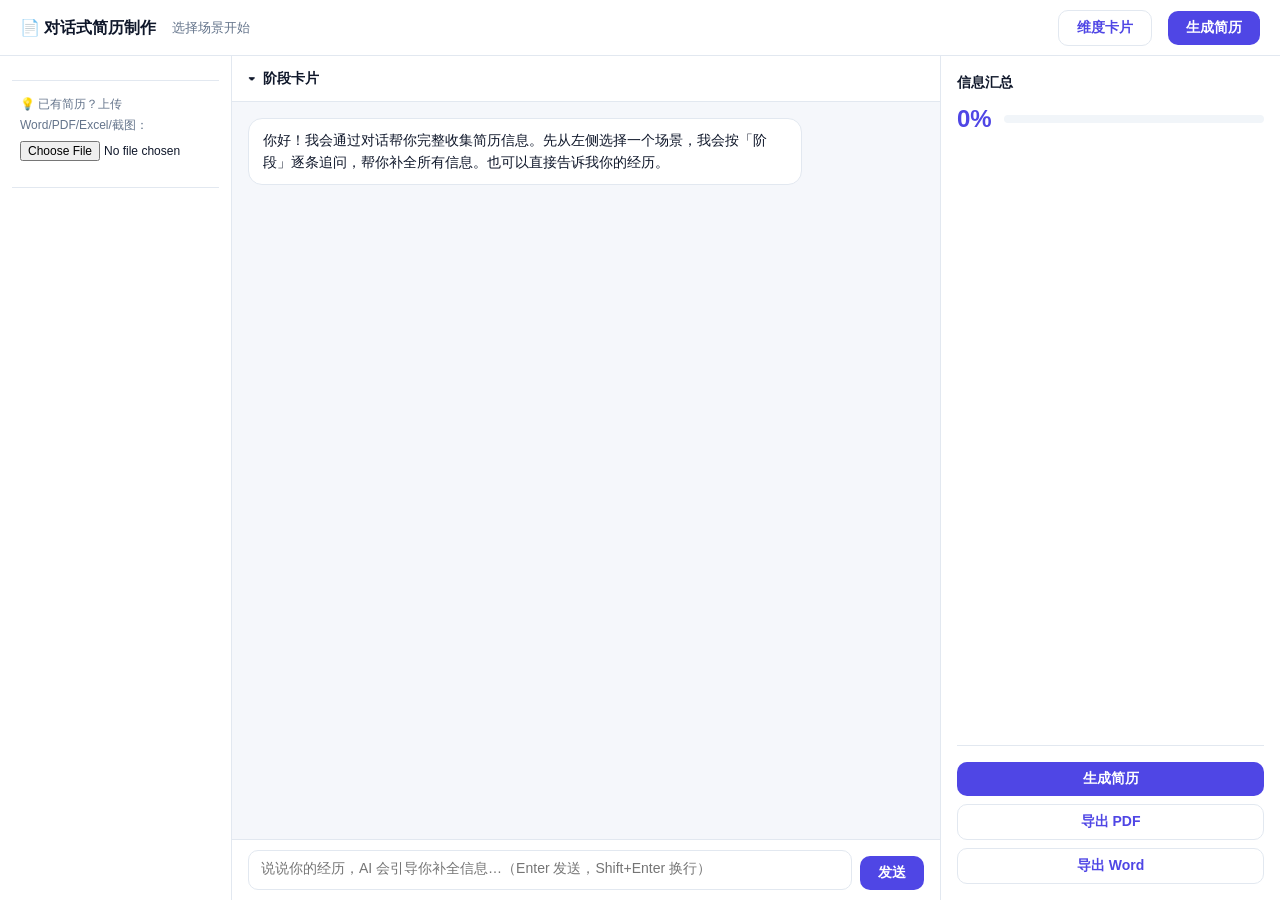
==== commit a71cc1b3: "fix: 简历前端4项修复——上传按钮只出现一次+对话主动引导+跳过能力(灵活流程)+简历预览与三模板切换" ====
--- a/product/web/index.html
+++ b/product/web/index.html
@@ -85,6 +85,27 @@
 .summary .s-item{font-size:12px;color:var(--ink-500);padding:3px 0;display:flex;justify-content:space-between;gap:8px}
 .summary .s-item .v{color:var(--ink-900);text-align:right;word-break:break-all}
 .summary .cta{margin-top:auto;padding-top:16px;border-top:1px solid var(--ink-200);display:flex;flex-direction:column;gap:8px}
+
+/* ═══ 预览模态框 ═══ */
+.modal{position:fixed;inset:0;background:rgba(15,23,42,.4);display:none;z-index:100;align-items:center;justify-content:center}
+.modal.open{display:flex}
+.modal-box{background:var(--surface);border-radius:var(--radius-lg);width:min(720px,92vw);max-height:88vh;display:flex;flex-direction:column;box-shadow:0 12px 32px rgba(15,23,42,.2)}
+.modal-head{display:flex;align-items:center;gap:12px;padding:16px 20px;border-bottom:1px solid var(--ink-200)}
+.modal-head h2{font-size:16px;margin:0}
+.modal-head .spacer{flex:1}
+.modal-head .close{cursor:pointer;color:var(--ink-500);font-size:20px;border:none;background:none}
+.tpl-switch{display:flex;gap:8px;padding:12px 20px;border-bottom:1px solid var(--ink-100)}
+.tpl-switch .tpl-btn{padding:6px 14px;border-radius:999px;border:1px solid var(--ink-200);cursor:pointer;font-size:13px;background:#fff}
+.tpl-switch .tpl-btn.active{background:var(--brand-50);border-color:var(--brand-500);color:var(--brand-700);font-weight:600}
+.preview-body{flex:1;overflow-y:auto;padding:20px 24px}
+.pv-resume{background:#fff;border:1px solid var(--ink-200);border-radius:var(--radius-md);padding:24px;font-family:'SimSun','Songti SC',serif;min-height:200px}
+.pv-resume h3{font-size:18px;margin:0 0 4px;text-align:center}
+.pv-resume .pv-sub{font-size:11px;color:var(--ink-500);text-align:center;margin-bottom:12px}
+.pv-resume .pv-sec{font-size:14px;font-weight:700;margin:12px 0 4px;border-bottom:1px solid var(--ink-200);padding-bottom:2px}
+.pv-resume .pv-line{font-size:12px;line-height:1.7;color:var(--ink-700)}
+.pv-modern .pv-sec{color:var(--brand-600);border-bottom-color:var(--brand-200)}
+.pv-minimal .pv-sec{font-weight:600;color:var(--ink-900);border-bottom:none}
+.pv-empty{color:var(--ink-400);text-align:center;padding:40px 0;font-size:13px}
 </style>
 </head>
 <body>
@@ -115,6 +136,23 @@
   <aside class="summary" id="summary"></aside>
 </div>
 
+<!-- 简历预览模态框 -->
+<div class="modal" id="previewModal" onclick="if(event.target===this)closePreview()">
+  <div class="modal-box">
+    <div class="modal-head">
+      <h2>简历预览</h2>
+      <span class="spacer"></span>
+      <button class="close" onclick="closePreview()">×</button>
+    </div>
+    <div class="tpl-switch">
+      <button class="tpl-btn active" data-tpl="classic" onclick="switchPreviewTpl('classic')">经典</button>
+      <button class="tpl-btn" data-tpl="modern" onclick="switchPreviewTpl('modern')">现代</button>
+      <button class="tpl-btn" data-tpl="minimal" onclick="switchPreviewTpl('minimal')">极简</button>
+    </div>
+    <div class="preview-body"><div class="pv-resume" id="previewBody"></div></div>
+  </div>
+</div>
+
 <script>
 let scenes = [];
 let state = {};     // {stageId: {fieldKey: value}}
@@ -138,7 +176,15 @@
 
 function renderNav(){
   const nav = document.getElementById('nav');
-  nav.innerHTML = scenes.map(s => `
+  // 上传按钮只出现一次（顶部，不在每个场景下重复）
+  nav.innerHTML = `
+    <div class="upload">
+      <label>💡 已有简历？上传 Word/PDF/Excel/截图：</label>
+      <input type="file" accept=".docx,.pdf,.xlsx,.xlsm,.png,.jpg,.jpeg,.webp,.bmp" onchange="uploadResume(this.files[0])">
+      <div id="uploadMsg" style="font-size:11px;color:var(--success-600);margin-top:4px"></div>
+    </div>
+    <hr style="border:none;border-top:1px solid var(--ink-200);margin:10px 0">
+  ` + scenes.map(s => `
     <div class="scene-head" onclick="toggleScene('${s.id}')">${esc(s.label)}<span class="count">${(s.sub_scenes||[]).length} 子场景</span></div>
     <div id="scene-${s.id}">
       ${(s.sub_scenes||[]).map(ss => `
@@ -148,11 +194,6 @@
             <span class="dot" id="dot-${st.id}"></span>${esc(st.label)}
           </div>`).join('')}
       `).join('')}
-    </div>
-    <div class="upload">
-      <label>💡 已有简历？上传 Word/PDF/Excel/截图：</label>
-      <input type="file" accept=".docx,.pdf,.xlsx,.xlsm,.png,.jpg,.jpeg,.webp,.bmp" onchange="uploadResume(this.files[0])">
-      <div id="uploadMsg" style="font-size:11px;color:var(--success-600);margin-top:4px"></div>
     </div>
   `).join('');
 }
@@ -170,7 +211,8 @@
   document.getElementById('cardStageName').textContent = st.label;
   renderCard(st);
   renderSummary();
-  addMsg('ai', `开始收集「${st.label}」。${st.hint||''}`);
+  // 主动开场引导：AI 直接提问，提示灵活流程（不必逐项填完）
+  addMsg('ai', `我是简历助手，帮你收集「${st.label}」。${st.hint||''}\n你可以直接告诉我、点下方卡片填写，或对没有的经历回复「跳过」；随时点右上角「生成简历」预览，不必逐项填完。`);
   askNext(st);
 }
 
@@ -223,18 +265,43 @@
   renderCard(st); renderSummary();
 }
 
-function send(){
+async function send(){
   const input=document.getElementById('input');
   const text=input.value.trim(); if(!text) return;
   input.value='';
   addMsg('user', text);
-  if(currentStage){
-    const st=findStage(currentStage);
+  if(!currentStage){ addMsg('ai','请先从左侧选择一个场景，或直接上传已有简历。'); return; }
+  const st=findStage(currentStage);
+  // 后端 LLM 约束追问（/api/chat）：实体抽取 + 追问
+  try{
+    const r=await fetch('/api/chat',{method:'POST',headers:{'Content-Type':'application/json'},
+      body:JSON.stringify({message:text, stage_id:currentStage, collected:state[currentStage]||{}})});
+    const d=await r.json();
+    if(d.ok && d.llm){
+      for(const [key,val] of Object.entries(d.filled||{})){
+        setField(currentStage, key, val, 'filled');
+      }
+      if(d.summary){ addMsg('ai','📋 '+d.summary); }
+      if(d.followup){ addMsg('ai', d.followup); }
+      else{ askNext(st); }
+    }else{
+      _fallbackAsk(st, text);
+    }
+  }catch(e){
+    _fallbackAsk(st, text);
+  }
+}
+
+function _fallbackAsk(st, text){
+  // 跳过语义：用户回复"跳过/没有/无"→ 标记为已处理（可选字段），继续
+  if(/^(跳过|略过|没有|无|没有相关经历|pass|skip|none|n\/a)$/i.test(text.trim())){
     const f=(st.fields||[]).find(x=>!(filled[currentStage]||{})[x.key]||(filled[currentStage]||{})[x.key]==='empty');
-    if(f){ setField(currentStage, f.key, text, 'filled'); addMsg('ai',`已记录「${f.label}」：${text}。`); }
-    else{ addMsg('ai',`「${st.label}」已收集完整，可切换下一阶段或点击「生成简历」。`); }
-    askNext(st);
-  }else{ addMsg('ai','请先从左侧选择一个场景，或直接上传已有简历。'); }
+    if(f && !f.required){ setField(currentStage, f.key, '', 'filled'); addMsg('ai',`好的，已跳过「${f.label}」。`); askNext(st); return; }
+    if(f && f.required){ addMsg('ai',`「${f.label}」是必填项，请简单提供一下（如没有可填「无」以外的具体说明）。`); return; }
+  }
+  const f=(st.fields||[]).find(x=>!(filled[currentStage]||{})[x.key]||(filled[currentStage]||{})[x.key]==='empty');
+  if(f){ setField(currentStage, f.key, text, 'filled'); addMsg('ai',`已记录「${f.label}」：${text}。`); askNext(st); }
+  else{ addMsg('ai',`「${st.label}」已收集完整，可切换下一阶段或点击「生成简历」。`); }
 }
 
 function askNext(st){
@@ -246,7 +313,7 @@
       chips=`<div class="chips">${f.options.map(o=>`<span class="chip" onclick="pickChip('${st.id}','${f.key}','${esc(o)}')">${esc(o)}</span>`).join('')}</div>`;
     }
     const hint=f.placeholder?`（${f.placeholder}）`:'';
-    addMsg('ai',`下一个「${f.label}」${hint}：`, chips);
+    addMsg('ai',`下一个「${f.label}」${hint}${f.required?'（必填）':'（无此经历可回复「跳过」）'}：`, chips);
   }else{
     const done=(st.fields||[]).filter(f=>(filled[st.id]||{})[f.key]==='filled').length;
     addMsg('ai',`✅「${st.label}」已收集完整（${done} 项）。可切换下一阶段，或点击右上角「生成简历」。`);
@@ -297,15 +364,41 @@
     </div>`;
 }
 
+let previewTpl = 'classic';
+
 function generateResume(){
-  const lines=[];
+  // 汇总为结构化数据（供预览 + 导出）
+  const sections=[];
   for(const s of scenes) for(const ss of s.sub_scenes||[]) for(const st of ss.stages||[]){
     const vals=(st.fields||[]).filter(f=>(state[st.id]||{})[f.key]).map(f=>`${f.label}：${(state[st.id]||{})[f.key]}`);
-    if(vals.length){ lines.push(`### ${st.label}`); lines.push(vals.join('；')); }
-  }
-  window._resumeText=lines.join('\n');
-  addMsg('ai',`已汇总完整信息（${lines.length} 行）。可导出 PDF（应用还原排版）或继续补充。`);
-}
+    if(vals.length){ sections.push({title:st.label, lines:vals}); }
+  }
+  window._sections=sections;
+  window._resumeText=sections.map(s=>`### ${s.title}\n`+s.lines.join('；')).join('\n');
+  renderPreview();
+  document.getElementById('previewModal').classList.add('open');
+}
+
+function renderPreview(){
+  const body=document.getElementById('previewBody');
+  body.className='pv-resume pv-'+previewTpl;
+  const secs=window._sections||[];
+  if(!secs.length){ body.innerHTML='<div class="pv-empty">还没有收集到信息。先选左侧场景、通过对话或卡片填写，再点「生成简历」预览。</div>'; return; }
+  const name=(state.basic||{}).name || '';
+  const contact=(state.basic||{}).contact || '';
+  body.innerHTML=`
+    ${name?`<h3>${esc(name)}</h3>`:''}
+    ${contact?`<div class="pv-sub">${esc(contact)}</div>`:''}
+    ${secs.map(s=>`<div class="pv-sec">${esc(s.title)}</div>${s.lines.map(l=>`<div class="pv-line">${esc(l)}</div>`).join('')}`).join('')}`;
+}
+
+function switchPreviewTpl(tpl){
+  previewTpl=tpl;
+  document.querySelectorAll('.tpl-btn').forEach(b=>b.classList.toggle('active', b.dataset.tpl===tpl));
+  renderPreview();
+}
+
+function closePreview(){ document.getElementById('previewModal').classList.remove('open'); }
 
 async function uploadResume(file){
   if(!file) return;
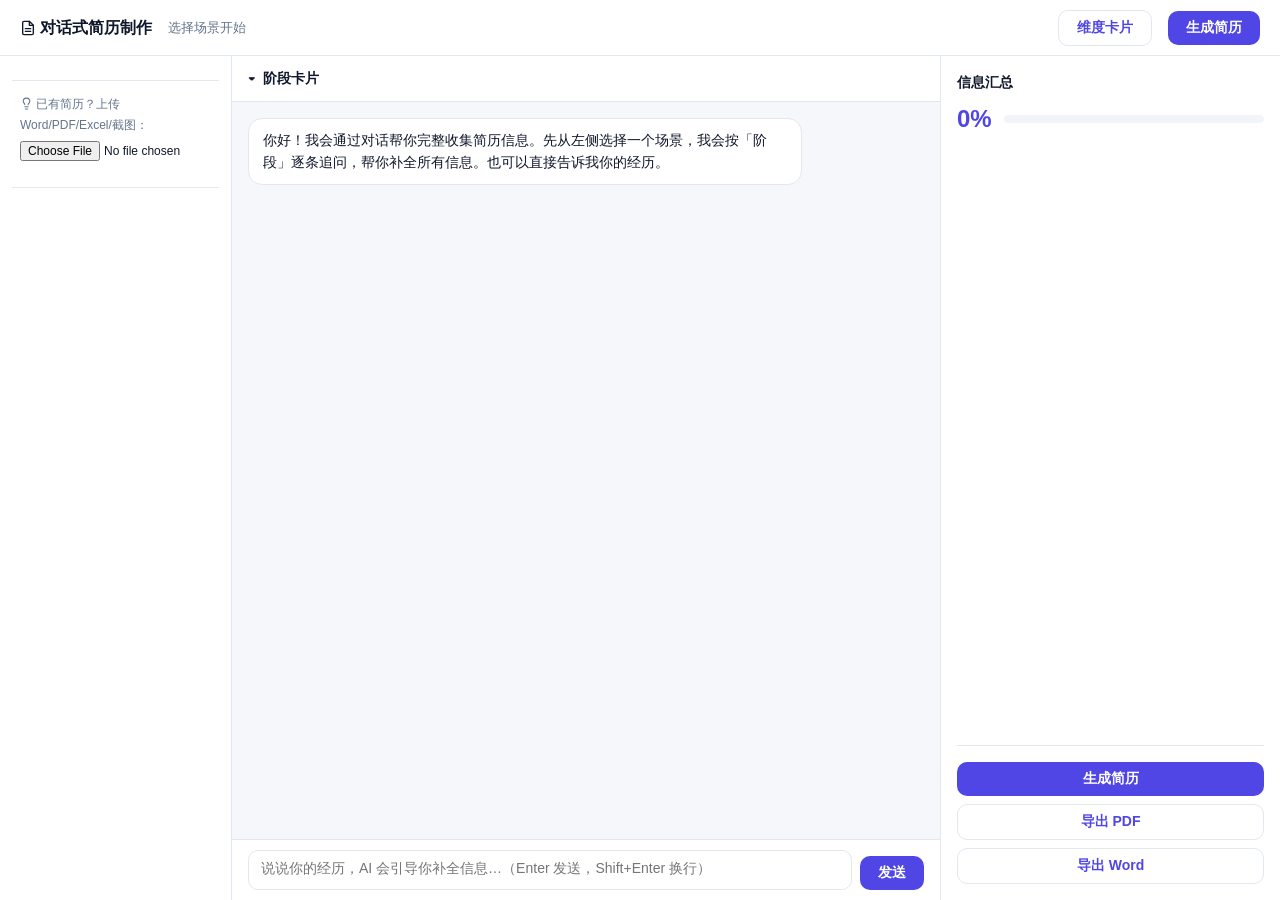
==== commit e345eb46: "feat: 独立LLM接入+对话收集修复(export/stage_id/状态键/加粗泄入/节标题)+语言规范集成+test_artifacts" ====
--- a/product/web/index.html
+++ b/product/web/index.html
@@ -110,7 +110,7 @@
 </head>
 <body>
 <div class="header">
-  <span class="logo">📄 对话式简历制作</span>
+  <span class="logo"><svg width="16" height="16" viewBox="0 0 24 24" fill="none" stroke="currentColor" stroke-width="2" stroke-linecap="round" stroke-linejoin="round" style="vertical-align:-3px"><path d="M14 2H6a2 2 0 0 0-2 2v16a2 2 0 0 0 2 2h12a2 2 0 0 0 2-2V8z"/><polyline points="14 2 14 8 20 8"/><line x1="16" y1="13" x2="8" y2="13"/><line x1="16" y1="17" x2="8" y2="17"/></svg> 对话式简历制作</span>
   <span class="crumb" id="crumb">选择场景开始</span>
   <span class="spacer"></span>
   <button class="btn ghost" onclick="toggleCard()">维度卡片</button>
@@ -157,7 +157,7 @@
 let scenes = [];
 let state = {};     // {stageId: {fieldKey: value}}
 let filled = {};    // {stageId: {fieldKey: "filled"|"partial"}}
-let currentScene = null, currentStage = null;
+let currentScene = null, currentSubScene = null, currentStage = null;
 let importedCss = null;
 
 (async function init(){
@@ -172,14 +172,22 @@
 })();
 
 function findScene(id){ return scenes.find(s=>s.id===id); }
-function findStage(id){ for(const s of scenes) for(const ss of s.sub_scenes||[]) for(const st of ss.stages||[]) if(st.id===id) return st; return null; }
+function findStage(id){
+  // stage_id（basic/education/work…）在多场景复用，非全局唯一：优先在当前场景内定位
+  const sc=findScene(currentScene);
+  if(sc){ for(const ss of sc.sub_scenes||[]) for(const st of ss.stages||[]) if(st.id===id) return st; }
+  for(const s of scenes) for(const ss of s.sub_scenes||[]) for(const st of ss.stages||[]) if(st.id===id) return st;
+  return null;
+}
+function stageKey(sceneId, subSceneId, stageId){ return (sceneId||'')+'|'+(subSceneId||'')+'|'+(stageId||''); }
+function curKey(st){ return stageKey(currentScene, currentSubScene, st.id); }
 
 function renderNav(){
   const nav = document.getElementById('nav');
   // 上传按钮只出现一次（顶部，不在每个场景下重复）
   nav.innerHTML = `
     <div class="upload">
-      <label>💡 已有简历？上传 Word/PDF/Excel/截图：</label>
+      <label><svg width="13" height="13" viewBox="0 0 24 24" fill="none" stroke="currentColor" stroke-width="2" stroke-linecap="round" stroke-linejoin="round" style="vertical-align:-2px"><path d="M15 14c.2-1 .7-1.7 1.5-2.5 1-.9 1.5-2.2 1.5-3.5A6 6 0 0 0 6 8c0 1 .2 2.2 1.5 3.5.7.7 1.3 1.5 1.5 2.5"/><path d="M9 18h6"/><path d="M10 22h4"/></svg> 已有简历？上传 Word/PDF/Excel/截图：</label>
       <input type="file" accept=".docx,.pdf,.xlsx,.xlsm,.png,.jpg,.jpeg,.webp,.bmp" onchange="uploadResume(this.files[0])">
       <div id="uploadMsg" style="font-size:11px;color:var(--success-600);margin-top:4px"></div>
     </div>
@@ -190,8 +198,8 @@
       ${(s.sub_scenes||[]).map(ss => `
         <div class="dir-head">${esc(ss.label)}</div>
         ${(ss.stages||[]).map(st => `
-          <div class="stage" data-stage="${st.id}" onclick="selectStage('${s.id}','${st.id}')">
-            <span class="dot" id="dot-${st.id}"></span>${esc(st.label)}
+          <div class="stage" data-scene="${s.id}" data-sub="${ss.id}" data-stage="${st.id}" onclick="selectStage('${s.id}','${ss.id}','${st.id}')">
+            <span class="dot" id="dot-${s.id}-${ss.id}-${st.id}"></span>${esc(st.label)}
           </div>`).join('')}
       `).join('')}
     </div>
@@ -200,13 +208,13 @@
 
 function toggleScene(sid){ const el=document.getElementById('scene-'+sid); el.style.display = el.style.display==='none'?'':'none'; }
 
-function selectStage(sid, stid){
-  currentScene = sid; currentStage = stid;
+function selectStage(sid, ssid, stid){
+  currentScene = sid; currentSubScene = ssid; currentStage = stid;
   document.querySelectorAll('.nav .stage').forEach(el=>el.classList.remove('active'));
-  document.querySelector(`.nav .stage[data-stage="${stid}"]`).classList.add('active');
+  document.querySelector(`.nav .stage[data-scene="${sid}"][data-sub="${ssid}"][data-stage="${stid}"]`).classList.add('active');
   const st = findStage(stid);
   const s = findScene(sid);
-  const ss = (s.sub_scenes||[]).find(x => (x.stages||[]).some(y=>y.id===stid));
+  const ss = (s.sub_scenes||[]).find(x => x.id===ssid);
   document.getElementById('crumb').textContent = `${s.label} / ${ss?ss.label:''} / ${st.label}`;
   document.getElementById('cardStageName').textContent = st.label;
   renderCard(st);
@@ -218,9 +226,10 @@
 
 function renderCard(st){
   const body = document.getElementById('cardBody');
+  const k = curKey(st);
   body.innerHTML = `<div class="hint">${esc(st.hint||'')}</div>` + `<div class="field-grid">` + (st.fields||[]).map(f=>{
-    const v = (state[st.id]||{})[f.key] || '';
-    const stt = (filled[st.id]||{})[f.key] || 'empty';
+    const v = (state[k]||{})[f.key] || '';
+    const stt = (filled[k]||{})[f.key] || 'empty';
     const cls = stt==='filled'?'filled':(stt==='partial'?'partial':'');
     const tag = {text:'文本',select:'枚举',multi:'多选',number:'数值',date_range:'日期',long:'长文本'}[f.type]||f.type;
     const val = v ? v : `<span class="placeholder">${esc(f.placeholder||'点击填写')}</span>`;
@@ -234,20 +243,22 @@
 
 function updateProgress(st){
   const total = st.fields.length;
-  const done = (st.fields||[]).filter(f=>(filled[st.id]||{})[f.key]==='filled').length;
+  const k = curKey(st);
+  const done = (st.fields||[]).filter(f=>(filled[k]||{})[f.key]==='filled').length;
   document.getElementById('cardProgress').textContent = `${done}/${total} 已收集`;
-  const dot = document.getElementById('dot-'+st.id);
+  const dot = document.getElementById('dot-'+currentScene+'-'+currentSubScene+'-'+st.id);
   if(dot){ dot.className='dot '+(done===total?'done':(done>0?'partial':'')); }
 }
 
 function fillField(stid, key){
   const st = findStage(stid);
+  const k = curKey(st);
   const f = st.fields.find(x=>x.key===key);
   let val;
   if(f.type==='select' && f.options){
-    val = prompt(`${f.label}\n可选：${f.options.join(' / ')}`, (state[stid]||{})[key]||'');
+    val = prompt(`${f.label}\n可选：${f.options.join(' / ')}`, (state[k]||{})[key]||'');
   }else{
-    val = prompt(`${f.label}${f.placeholder?'\n提示：'+f.placeholder:''}`, (state[stid]||{})[key]||'');
+    val = prompt(`${f.label}${f.placeholder?'\n提示：'+f.placeholder:''}`, (state[k]||{})[key]||'');
   }
   if(val===null) return;
   setField(stid, key, val.trim(), 'filled');
@@ -257,11 +268,12 @@
 }
 
 function setField(stid, key, val, status){
-  if(!state[stid]) state[stid]={};
-  if(!filled[stid]) filled[stid]={};
-  state[stid][key]=val;
-  filled[stid][key]=status||(val?'filled':'empty');
   const st=findStage(stid);
+  const k=curKey(st);
+  if(!state[k]) state[k]={};
+  if(!filled[k]) filled[k]={};
+  state[k][key]=val;
+  filled[k][key]=status||(val?'filled':'empty');
   renderCard(st); renderSummary();
 }
 
@@ -275,13 +287,13 @@
   // 后端 LLM 约束追问（/api/chat）：实体抽取 + 追问
   try{
     const r=await fetch('/api/chat',{method:'POST',headers:{'Content-Type':'application/json'},
-      body:JSON.stringify({message:text, stage_id:currentStage, collected:state[currentStage]||{}})});
+      body:JSON.stringify({message:text, stage_id:currentStage, scene_id:currentScene, sub_scene_id:currentSubScene, collected:state[curKey(st)]||{}})});
     const d=await r.json();
     if(d.ok && d.llm){
       for(const [key,val] of Object.entries(d.filled||{})){
         setField(currentStage, key, val, 'filled');
       }
-      if(d.summary){ addMsg('ai','📋 '+d.summary); }
+      if(d.summary){ addMsg('ai', d.summary); }
       if(d.followup){ addMsg('ai', d.followup); }
       else{ askNext(st); }
     }else{
@@ -293,19 +305,21 @@
 }
 
 function _fallbackAsk(st, text){
+  const k = curKey(st);
   // 跳过语义：用户回复"跳过/没有/无"→ 标记为已处理（可选字段），继续
   if(/^(跳过|略过|没有|无|没有相关经历|pass|skip|none|n\/a)$/i.test(text.trim())){
-    const f=(st.fields||[]).find(x=>!(filled[currentStage]||{})[x.key]||(filled[currentStage]||{})[x.key]==='empty');
+    const f=(st.fields||[]).find(x=>!(filled[k]||{})[x.key]||(filled[k]||{})[x.key]==='empty');
     if(f && !f.required){ setField(currentStage, f.key, '', 'filled'); addMsg('ai',`好的，已跳过「${f.label}」。`); askNext(st); return; }
     if(f && f.required){ addMsg('ai',`「${f.label}」是必填项，请简单提供一下（如没有可填「无」以外的具体说明）。`); return; }
   }
-  const f=(st.fields||[]).find(x=>!(filled[currentStage]||{})[x.key]||(filled[currentStage]||{})[x.key]==='empty');
+  const f=(st.fields||[]).find(x=>!(filled[k]||{})[x.key]||(filled[k]||{})[x.key]==='empty');
   if(f){ setField(currentStage, f.key, text, 'filled'); addMsg('ai',`已记录「${f.label}」：${text}。`); askNext(st); }
   else{ addMsg('ai',`「${st.label}」已收集完整，可切换下一阶段或点击「生成简历」。`); }
 }
 
 function askNext(st){
-  const empty=(st.fields||[]).filter(f=>!(filled[st.id]||{})[f.key]||(filled[st.id]||{})[f.key]==='empty');
+  const k = curKey(st);
+  const empty=(st.fields||[]).filter(f=>!(filled[k]||{})[f.key]||(filled[k]||{})[f.key]==='empty');
   if(empty.length>0){
     const f=empty[0];
     let chips='';
@@ -315,16 +329,17 @@
     const hint=f.placeholder?`（${f.placeholder}）`:'';
     addMsg('ai',`下一个「${f.label}」${hint}${f.required?'（必填）':'（无此经历可回复「跳过」）'}：`, chips);
   }else{
-    const done=(st.fields||[]).filter(f=>(filled[st.id]||{})[f.key]==='filled').length;
-    addMsg('ai',`✅「${st.label}」已收集完整（${done} 项）。可切换下一阶段，或点击右上角「生成简历」。`);
+    const done=(st.fields||[]).filter(f=>(filled[k]||{})[f.key]==='filled').length;
+    addMsg('ai',`「${st.label}」已收集完整（${done} 项）。可切换下一阶段，或点击右上角「生成简历」。`);
   }
 }
 
 function pickChip(stid, key, val){
   const st=findStage(stid);
+  const k=curKey(st);
   const f=st.fields.find(x=>x.key===key);
   if(f.type==='multi'){
-    const cur=(state[stid]||{})[key]||'';
+    const cur=(state[k]||{})[key]||'';
     const arr=cur?cur.split('、'):[];
     if(arr.includes(val)){ arr.splice(arr.indexOf(val),1); }
     else{ arr.push(val); }
@@ -344,11 +359,12 @@
   const summary=document.getElementById('summary');
   let totalFields=0, filledFields=0, groups='';
   for(const s of scenes) for(const ss of s.sub_scenes||[]) for(const st of ss.stages||[]){
+    const k=stageKey(s.id, ss.id, st.id);
     const t=st.fields.length;
-    const done=(st.fields||[]).filter(f=>(filled[st.id]||{})[f.key]==='filled').length;
+    const done=(st.fields||[]).filter(f=>(filled[k]||{})[f.key]==='filled').length;
     totalFields+=t; filledFields+=done;
     const items=(st.fields||[]).map(f=>{
-      const v=(state[st.id]||{})[f.key]||'';
+      const v=(state[k]||{})[f.key]||'';
       return `<div class="s-item"><span>${esc(f.label)}</span><span class="v">${v?esc(v):'—'}</span></div>`;
     }).join('');
     groups+=`<div class="s-group"><div class="g-name"><span>${esc(st.label)}</span><span class="st">${done}/${t}</span></div>${items}</div>`;
@@ -370,7 +386,8 @@
   // 汇总为结构化数据（供预览 + 导出）
   const sections=[];
   for(const s of scenes) for(const ss of s.sub_scenes||[]) for(const st of ss.stages||[]){
-    const vals=(st.fields||[]).filter(f=>(state[st.id]||{})[f.key]).map(f=>`${f.label}：${(state[st.id]||{})[f.key]}`);
+    const k=stageKey(s.id, ss.id, st.id);
+    const vals=(st.fields||[]).filter(f=>(state[k]||{})[f.key]).map(f=>`${f.label}：${(state[k]||{})[f.key]}`);
     if(vals.length){ sections.push({title:st.label, lines:vals}); }
   }
   window._sections=sections;
@@ -384,8 +401,12 @@
   body.className='pv-resume pv-'+previewTpl;
   const secs=window._sections||[];
   if(!secs.length){ body.innerHTML='<div class="pv-empty">还没有收集到信息。先选左侧场景、通过对话或卡片填写，再点「生成简历」预览。</div>'; return; }
-  const name=(state.basic||{}).name || '';
-  const contact=(state.basic||{}).contact || '';
+  let name='', contact='';
+  for(const s of scenes) for(const ss of s.sub_scenes||[]) for(const st of ss.stages||[]){
+    const k=stageKey(s.id, ss.id, st.id);
+    if(!name) name=(state[k]||{}).name || '';
+    if(!contact) contact=(state[k]||{}).contact || '';
+  }
   body.innerHTML=`
     ${name?`<h3>${esc(name)}</h3>`:''}
     ${contact?`<div class="pv-sub">${esc(contact)}</div>`:''}
@@ -412,7 +433,7 @@
     const d=await r.json();
     if(!d.ok){document.getElementById('uploadMsg').textContent=d.error||'失败';return;}
     importedCss=d.css;
-    document.getElementById('uploadMsg').textContent='✅ 已还原排版';
+    document.getElementById('uploadMsg').textContent='已还原排版';
     addMsg('ai',`已识别你的简历（${d.meta.paragraphs} 段），排版样式已保存。可继续对话补充，或直接导出。`);
   }catch(e){document.getElementById('uploadMsg').textContent='上传失败';}
 }
